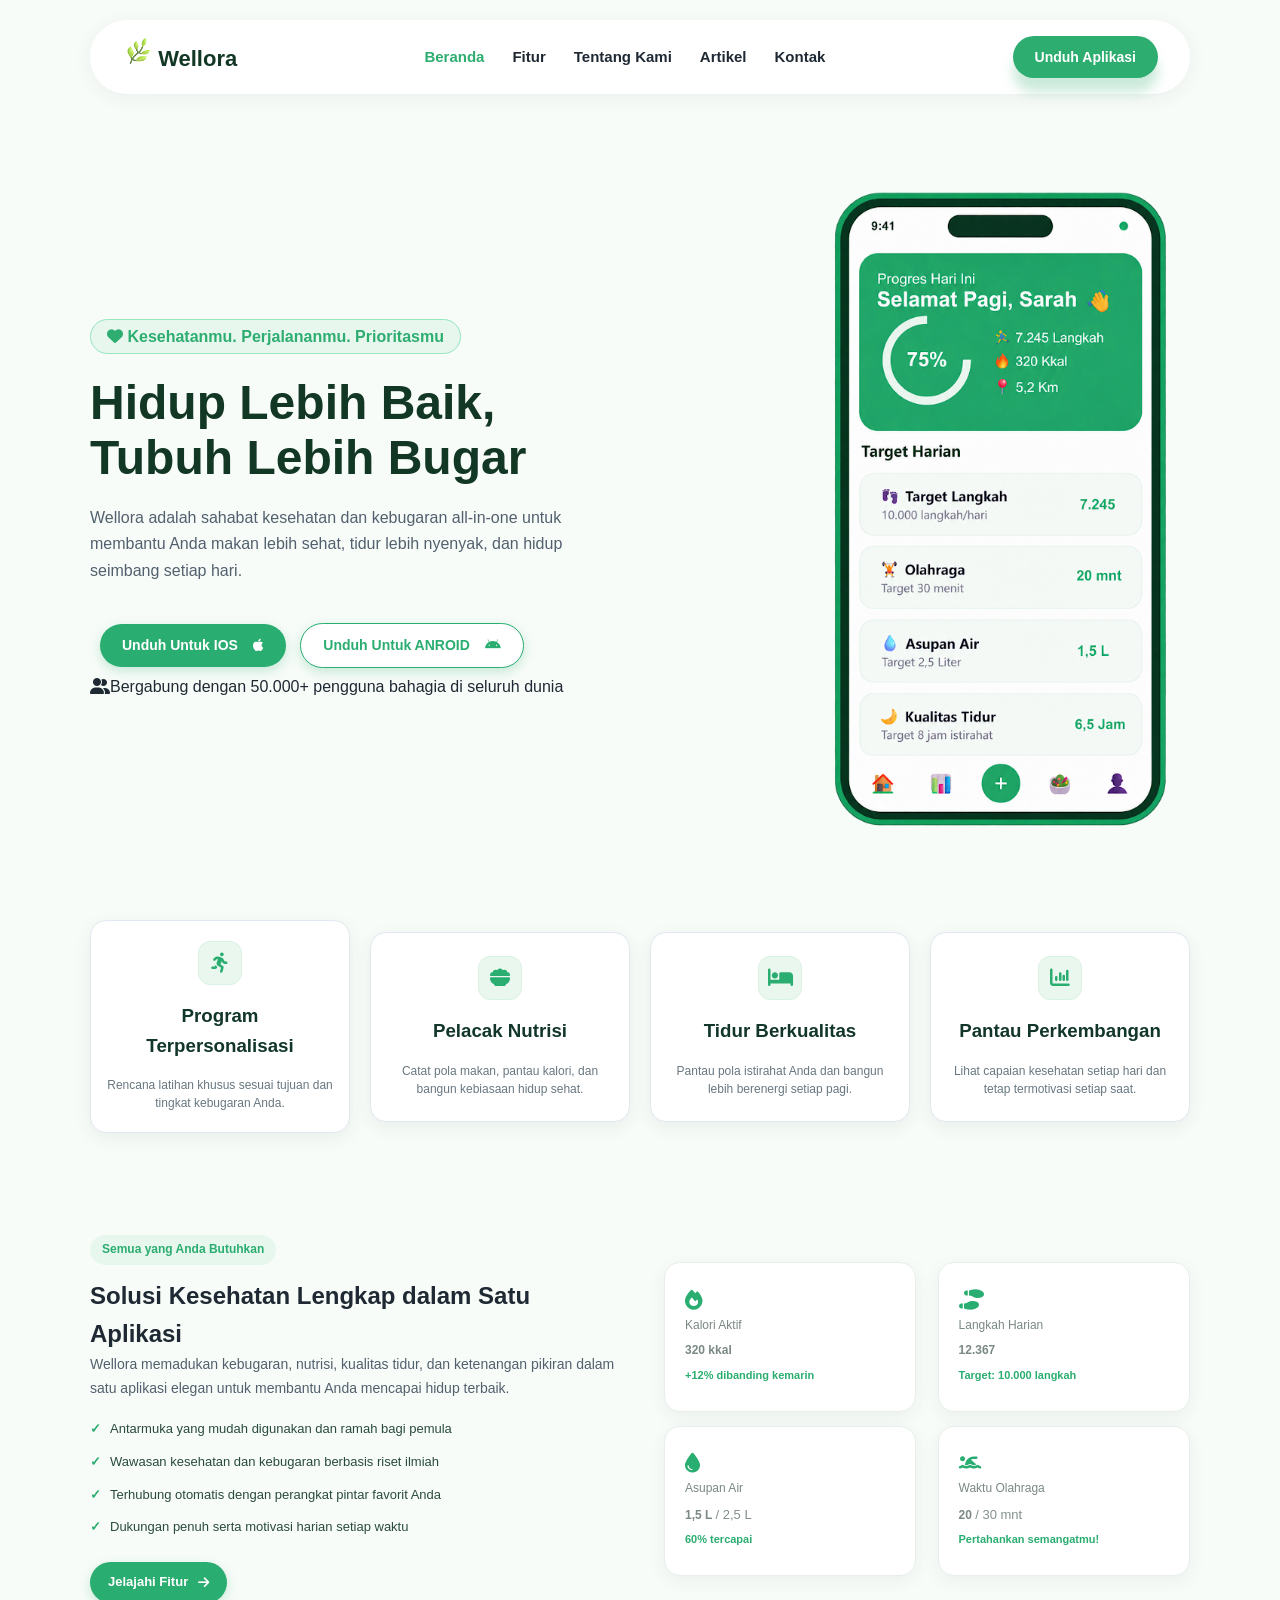
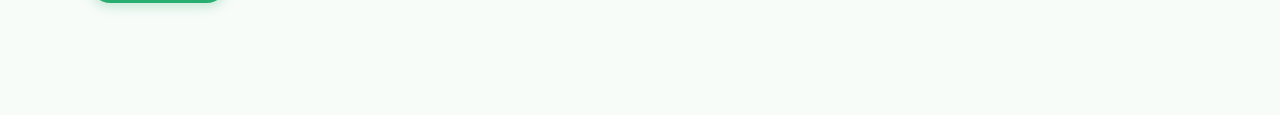
==== index.html @ 65c9438c "first commit" ====
<!DOCTYPE html>
<html lang="en">
<head>
    <meta charset="UTF-8">
    <meta name="viewport" content="width=device-width, initial-scale=1.0">
    <title>Wellora</title>
    <link rel="stylesheet" href="style.css">
    <link rel="stylesheet" href="https://cdnjs.cloudflare.com/ajax/libs/font-awesome/6.7.2/css/all.min.css" />
    <link rel="icon" href="asset/logo wellora.png">
</head>
<body>
    <header>
        <!-- logo -->
         <a href="#" class="nav-logo">
            <span class="nav-logo-icon">
            <img src="asset/logo wellora.png" alt="icon wellora" width="30" height="30">
         </span>
         Wellora
         </a>
         

        <!-- menu  -->
         <nav class="nav-menu">
            <a href="#" class="nav-item active"> Beranda </a>
            <a href="#" class="nav-item"> Fitur </a>
            <a href="#" class="nav-item"> Tentang Kami </a>
            <a href="#" class="nav-item"> Artikel </a>
            <a href="#" class="nav-item"> Kontak </a>
         </nav>
        <!-- tombol -->
         <div class="nav-button">
            <a href="#" class="btn-unduh"> Unduh Aplikasi </a>
         </div>
    </header>

    <section class="hero">
      <div class="text-hero">
         
         <span class="badge-hero"><i class="fa-solid fa-heart"></i>
             Kesehatanmu. Perjalananmu. Prioritasmu 
         </span>

         <h1 class="judul-hero">
            Hidup Lebih Baik, <br>Tubuh Lebih Bugar
         </h1>

         <p class="deskripsi-hero">Wellora adalah sahabat kesehatan dan kebugaran all-in-one untuk <br>membantu Anda makan lebih sehat, tidur
            lebih nyenyak, dan hidup <br>seimbang setiap hari.</p>

         <div class="button-hero">
            <a href="#" class="btn-hero-ios">Unduh Untuk IOS <i class="fa-brands fa-apple"></i></a>
            <a href="#" class="btn-hero-andro">Unduh Untuk ANROID <i class="fa-brands fa-android"></i></a>
         </div>

         <div class="tagline">
            <i class="fa-solid fa-user-group"></i>Bergabung dengan 50.000+ pengguna bahagia di seluruh dunia
         </div>

      </div>

      <div class="gambar-hero">
         <img src="asset/mobile.png" alt="mobile apps" class="gambar">
      </div>

    </section>

    <section class="second-sec">
      <div class="card">
         <span class="card-icon"><i class="fa-solid fa-person-running" aria-hidden="true"></i></span>
         <h3>Program Terpersonalisasi</h3>
         <p>Rencana latihan khusus sesuai tujuan dan tingkat kebugaran Anda.</p>
      </div>

      <div class="card">
         <span class="card-icon"><i class="fa-solid fa-bowl-food" aria-hidden="true"></i></span>
         <h3>Pelacak Nutrisi</h3>
         <p>Catat pola makan, pantau kalori, dan bangun kebiasaan hidup sehat.</p>
      </div>

      <div class="card">
         <span class="card-icon"><i class="fa-solid fa-bed" aria-hidden="true"></i></span>
         <h3>Tidur Berkualitas</h3>
         <p>Pantau pola istirahat Anda dan bangun lebih berenergi setiap pagi.</p>
      </div>

      <div class="card">
          <span class="card-icon"><i class="fa-solid fa-chart-column" aria-hidden="true"></i></span>
         <h3>Pantau Perkembangan</h3>
         <p>Lihat capaian kesehatan setiap hari dan tetap termotivasi setiap saat.</p>
      </div>
    </section>

    <section class="solusi">
        <div class="solusi-box">
            <span class="solusi-badge">Semua yang Anda Butuhkan</span>
            <h2>Solusi Kesehatan Lengkap dalam Satu Aplikasi</h2>
            <p class="solusi-deskripsi">Wellora memadukan kebugaran, nutrisi, kualitas tidur, dan ketenangan pikiran dalam satu aplikasi elegan untuk membantu Anda mencapai hidup terbaik.</p>
            <ul class="solusi-list">
                <li>Antarmuka yang mudah digunakan dan ramah bagi pemula</li>
                <li>Wawasan kesehatan dan kebugaran berbasis riset ilmiah</li>
                <li>Terhubung otomatis dengan perangkat pintar favorit Anda</li>
                <li>Dukungan penuh serta motivasi harian setiap waktu</li>
            </ul>
            <a href="#" class="solusi-button">Jelajahi Fitur <i class="fa-solid fa-arrow-right" aria-hidden="true"></i></a>
        </div>
        <div class="card-grid">
            <article class="sec-card">
                <i class="fa-solid fa-fire"></i>
                <span class="stat-label">Kalori Aktif</span>
                <strong>320 kkal</strong>
                <span class="stat-note">+12% dibanding kemarin</span>
            </article>
            <article class="sec-card">
                <i class="fa-solid fa-shoe-prints stat-icon" aria-hidden="true"></i>
                <span class="stat-label">Langkah Harian</span>
                <strong>12.367</strong>
                <span class="stat-note">Target: 10.000 langkah</span>
            </article>
            <article class="sec-card">
                <i class="fa-solid fa-droplet stat-icon" aria-hidden="true"></i>
                <span class="stat-label">Asupan Air</span>
                <strong>1,5 L <small>/ 2,5 L</small></strong>
                <span class="stat-note">60% tercapai</span>
            </article>
            <article class="sec-card">
                <i class="fa-solid fa-person-swimming stat-icon" aria-hidden="true"></i>
                <span class="stat-label">Waktu Olahraga</span>
                <strong>20 <small>/ 30 mnt</small></strong>
                <span class="stat-note">Pertahankan semangatmu!</span>
            </article>
        </div>
    </section>
</body>
</html>
---- style.css ----
/* reset all */
*{
    box-sizing: border-box;
    margin: 0;
    padding: 0;
}

body {
    font-family: 'Segoe UI', Tahoma, Geneva, Verdana, sans-serif;
    background-color: #f8fcf9;
    color: #1f2933;
    line-height: 1.6; /*jarak antar baris*/
}

/*Header*/
header {
    width: 90%;
    max-width: 1100px;
    background-color: white;
    border-radius: 40px;
    box-shadow: 0 4px 20px rgba(18, 55, 42, 0.06);
    margin: 20px auto 30px auto;
    display: flex;
    justify-content: space-between;
    padding: 16px 32px;
}

.nav-logo {
    font-size: 22px;
    font-weight: 800;
    color: #123724;
    text-decoration: none;
}

.nav-menu {
    display: flex;
    align-items: center;
    gap: 28px;
}

.nav-item {
    color: #1f2933;
    text-decoration: none;
    font-weight: 600;
    font-size: 15px;
}

.nav-item:hover, .nav-item.active{
    color: #2ead70;
    transition: color 0.3s;   
}

.btn-unduh{
    background-color: #2ead70;
    text-decoration: none;
    color: white;
    padding: 10px 22px;
    border-radius: 25px;
    display: flex;
    align-items: center;

    font-size: 14px;
    font-weight: 700;

    box-shadow: 0 14px 12px rgba(46, 173, 112, 0.25); 
}

.btn-unduh:hover{
    background-color: #248c5a;
    transform: translateY(-2px);
    transition: transform 0.3s ease;
}

.hero{
    width: 90%;
    max-width: 1100px;
    margin: 0 auto;
;
    display: flex;
    justify-content: space-between;
    align-items: center;
    gap: 40px;

    padding-top: 40px;
    padding-bottom: 60px;
}

.gambar-hero{

}

.gambar{
    width: 100%;
    max-width: 380px;
    height: auto;
}

.badge-hero{
    background-color: #e7f7ee;
    color: #2ead70;
    font-weight: 700;
    border-radius: 20px;
    padding: 8px 16px;
    border: solid #96e7c0 0.1px;
}

.judul-hero{
    color: #123724;
    font-size: 48px;
    font-weight: 800;
    line-height: 1.15;
    margin-top: 25px;
    margin-bottom: 20px;
}

.deskripsi-hero{
    margin: 16px 0px 16px 0;
    color: #52606d;
    line-height: 1.65;
    margin-bottom: 30px;
}

.button-hero{
    height: 60px;
    gap: 10px;
}

.btn-hero-ios{
    background-color: #2aad70;
    padding: 10px 22px;
    border-radius: 25px;
    color: white ;
    text-decoration: none;
    font-weight: 700;
    font-size: 14px;
    align-items: center;
    box-shadow: 0 4px 12px rgba(46, 173, 112, 0.25);
    gap: 15px;
    margin: 10px;
    display: inline-flex;
    transition: background-color 0.3s ease;
}

.btn-hero-ios:hover {
    background-color: #248c5a;
    transform: translateY(-3px);
    transition: transform 0.3s ease;
    box-shadow: 0 7px 16px rgba(46, 173, 112, 0.3);
}

.btn-hero-andro{
    background-color: white ;
    padding: 10px 22px;
    border-radius: 25px;
    color: #2aad70 ;
    text-decoration: none;
    font-weight: 700;
    font-size: 14px;
    align-items: center;
    box-shadow: 0 4px 12px rgba(46, 173, 112, 0.25);
    border: 1px solid #2aad70;
    gap: 15px;
    display: inline-flex;
    transition: background-color 0.3s ease;
}

.btn-hero-andro:hover {
    background-color: #cbefdb;
    transform: translateY(-3px);
    transition: transform 0.3s ease;
    box-shadow: 0 7px 16px rgba(46, 173, 112, 0.2);
}

.second-sec{
    display: flex;
    align-items: center;
    justify-content: center;
    flex-wrap: nowrap;
    gap: 20px;
    width: 90%;
    max-width: 1100px;
    margin: 0 auto 60px;
}

.card{
    display: flex;
    flex-direction: column;
    align-items: center;
    justify-content: center;
    width: 25%;
    min-height: 190px;
    padding: 20px 16px;
    background-color: #ffffff;
    border: 1px solid #e2e8f0;
    border-radius: 16px;
    box-shadow: 0 5px 18px rgba(18, 55, 42, 0.07);
    gap: 16px;
    color: #12372a;
    text-align: center;
    transition: transform 0.2s ease;
}

.card:hover{
    background-color: #ffffff;
    transform: translateY(-4px);
    box-shadow: 0 10px 24px rgba(18, 55, 42, 0.12);
}

.card h2 {
    font-size: 16px;
    line-height: 1.35;
}

.card p {
    color: #687780;
    font-size: 12px;
    line-height: 1.5;
}

.card-icon {
    display: grid;
    place-items: center;
    width: 44px;
    height: 44px;
    border: 1px solid #d9f2e3;
    border-radius: 12px;
    color: #2aad70;
    font-size: 20px;
    background-color: #eaf7ef;
}

/* Section 3 */

.solusi {
    display: flex;
    justify-content: space-between;
    align-items: center;
    gap: 48px;
    width: 90%;
    max-width: 1100px;
    margin: 0 auto 70px;
    padding: 42px 0;
}

.solusi-box {
    width: 48%;
}

.solusi-badge {
    display: inline-block;
    margin-bottom: 12px;
    padding: 5px 12px;
    border-radius: 20px;
    background: #e7f7ee;
    color: #2aad70;
    font-size: 12px;
    font-weight: 700;
}

.solusi-copy h2 {
    max-width: 480px;
    margin-bottom: 12px;
    color: #12372a;
    font-size: 32px;
    line-height: 1.2;
}

.solusi-deskripsi {
    margin-bottom: 18px;
    color: #52606d;
    font-size: 14px;
    line-height: 1.7;
}

.solusi-list {
    display: flex;
    flex-direction: column;
    gap: 12px;
    margin-bottom: 24px;
    padding: 0;
    color: #294b3c;
    font-size: 13px;
    list-style: none;
}

.solusi-list li::before {
    content: "✓";
    margin-right: 9px;
    color: #2aad70;
    font-weight: 800;
}

.solusi-button {
    display: inline-flex;
    align-items: center;
    gap: 10px;
    padding: 10px 18px;
    border-radius: 24px;
    background: #2aad70;
    box-shadow: 0 4px 12px rgba(46, 173, 112, 0.25);
    color: #fff;
    font-size: 13px;
    font-weight: 700;
    text-decoration: none;
    transition: background-color 0.2s ease, transform 0.2s ease;
}

.solusi-button:hover {
    transform: translateY(-2px);
    transition: transform 0.3s ease;
    background: #248c5a;
}

.card-grid {
    display: flex;
    flex-wrap: wrap;
    justify-content: space-between;
    gap: 14px;
    width: 48%;
}

.sec-card {
    display: flex;
    min-height: 150px;
    flex-direction: column;
    align-items: flex-start;
    justify-content: center;
    gap: 6px;
    padding: 20px;
    border: 1px solid #e8efeb;
    border-radius: 16px;
    background: #fff;
    box-shadow: 0 5px 18px rgba(18, 55, 42, 0.06);
    width: 48%;
    color: #7a8982;
    font-size: 12px;
}

.sec-card i {
    color: #2aad70;
    font-size: 20px;
}

.ssec-card strong {
    color: #12372a;
    font-size: 22px;
    line-height: 1.25;
}

.sec-card strong small {
    color: #83918a;
    font-size: 13px;
    font-weight: 500;
}

.sec-card strong + span {
    color: #2aad70;
    font-size: 11px;
    font-weight: 600;
}
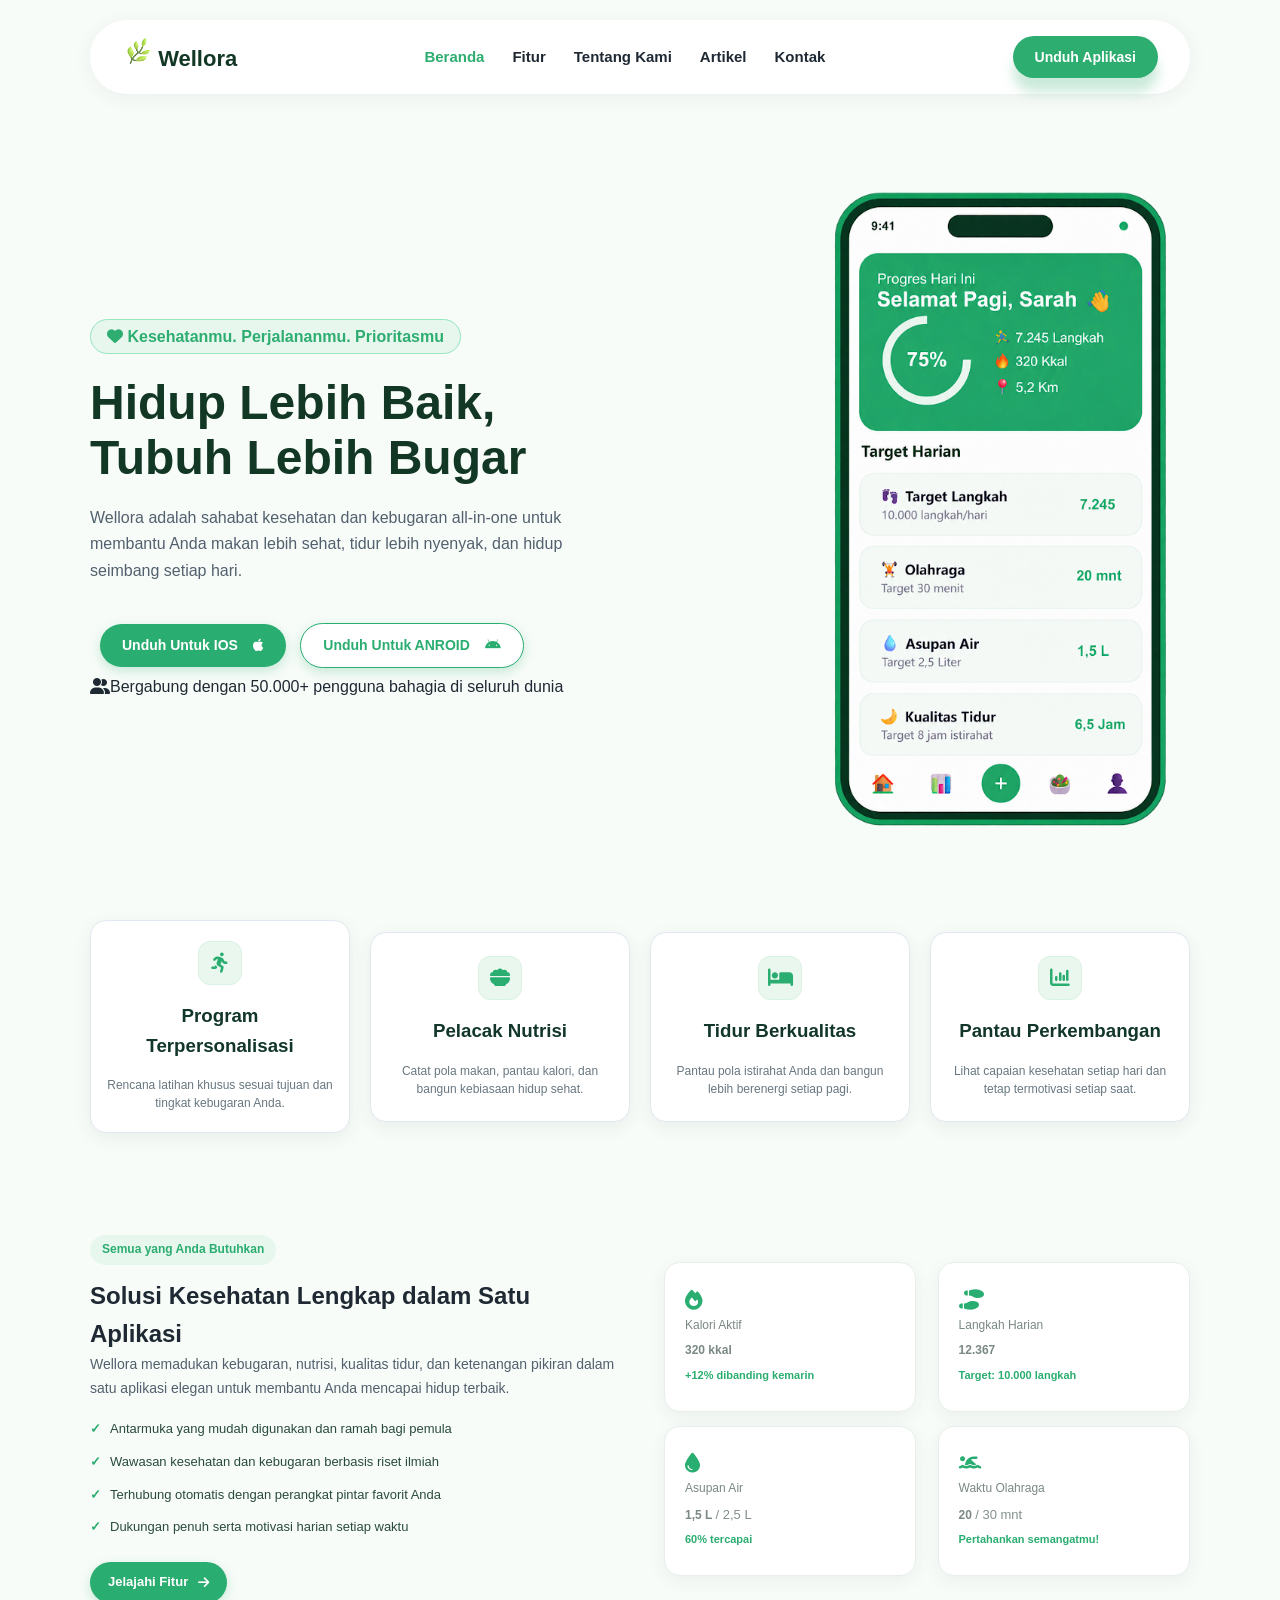
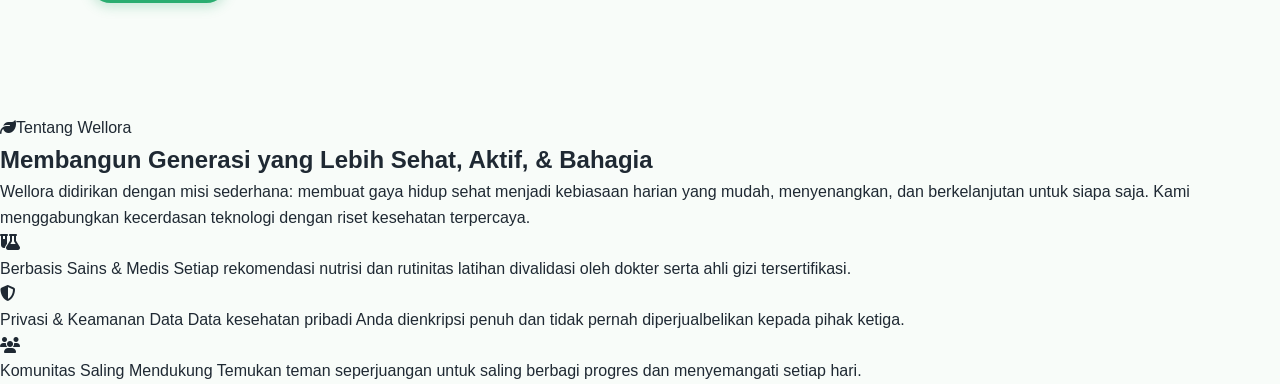
==== commit f7b91039: "penambahan about" ====
--- a/index.html
+++ b/index.html
@@ -130,5 +130,58 @@
             </article>
         </div>
     </section>
+
+    <!-- About Us -->
+    <section class="about">
+      <div class="about-kiri">
+         <span class="about-badge">
+            <i class="fa-solid fa-leaf"></i>Tentang Wellora
+         </span>
+         <h2 class="about-title">
+            Membangun Generasi yang Lebih Sehat, Aktif, & Bahagia
+         </h2>
+         <p class="about-desc">
+            Wellora didirikan dengan misi sederhana: membuat gaya hidup sehat menjadi kebiasaan harian yang mudah, menyenangkan, dan berkelanjutan untuk siapa saja. Kami menggabungkan kecerdasan teknologi dengan riset kesehatan terpercaya. 
+         </p>
+         <div class="values">
+            <!-- value 1 -->
+             <div class="value-item">
+               <div class="value-icon">
+                  <i class="fa-solid fa-flask-vial"></i>
+               </div>
+               <div class="value-text">
+                     Berbasis Sains & Medis
+                     Setiap rekomendasi nutrisi dan rutinitas latihan divalidasi oleh dokter serta ahli gizi tersertifikasi.
+               </div>
+             </div>
+             <!-- value 2 -->
+             <div class="value-item">
+               <div class="value-icon">
+                  <i class="fa-solid fa-shield-halved"></i>
+               </div>
+               <div class="value-text">
+                     Privasi & Keamanan Data
+                     Data kesehatan pribadi Anda dienkripsi penuh dan tidak pernah diperjualbelikan kepada pihak ketiga.
+               </div>
+             </div>
+             <!-- value 3 -->
+             <div class="value-item">
+               <div class="value-icon">
+                  <i class="fa-solid fa-users"></i>
+               </div>
+               <div class="value-text">
+                     Komunitas Saling Mendukung
+                     Temukan teman seperjuangan untuk saling berbagi progres dan menyemangati setiap hari.  
+               </div>
+             </div>
+
+         </div>
+      </div>
+
+      <div class="about-kana">
+
+      </div>
+    </section>
+
 </body>
 </html>
--- a/style.css
+++ b/style.css
@@ -357,4 +357,8 @@
     color: #2aad70;
     font-size: 11px;
     font-weight: 600;
+}
+
+.about {
+
 }
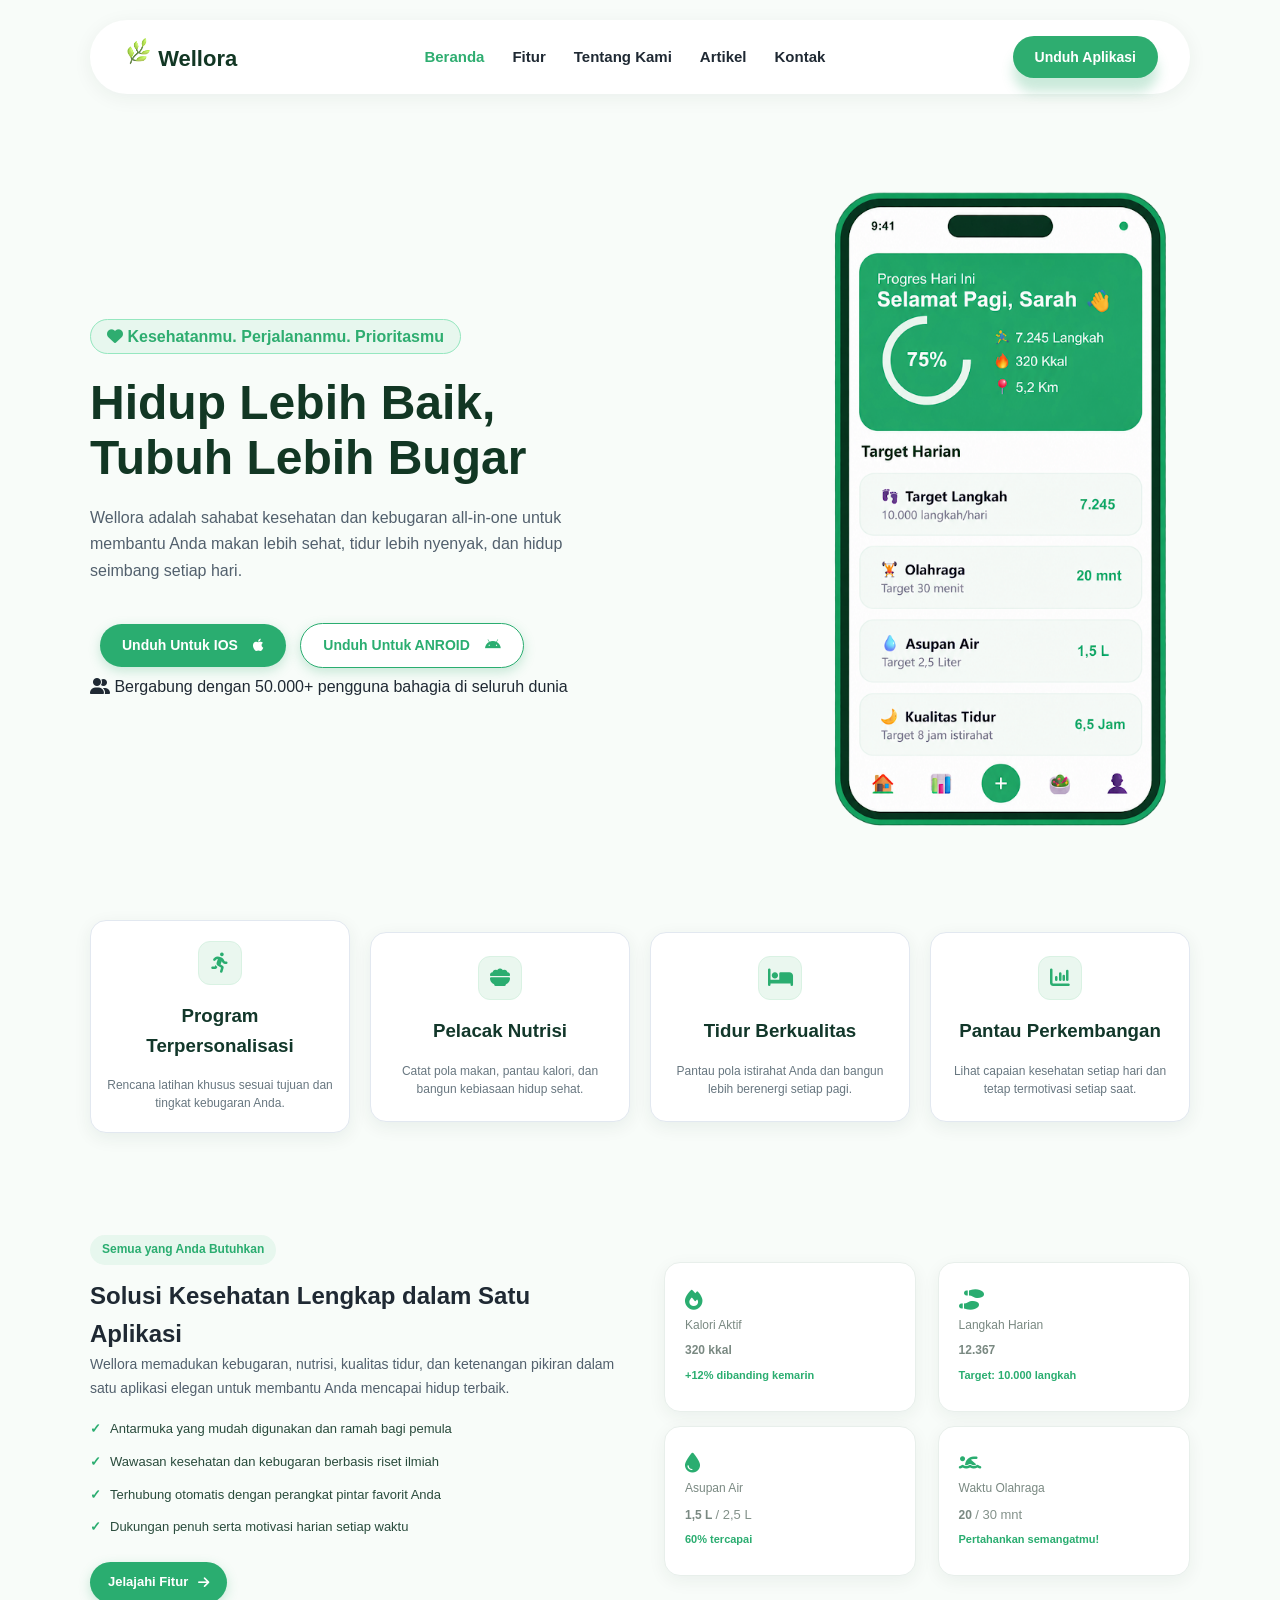
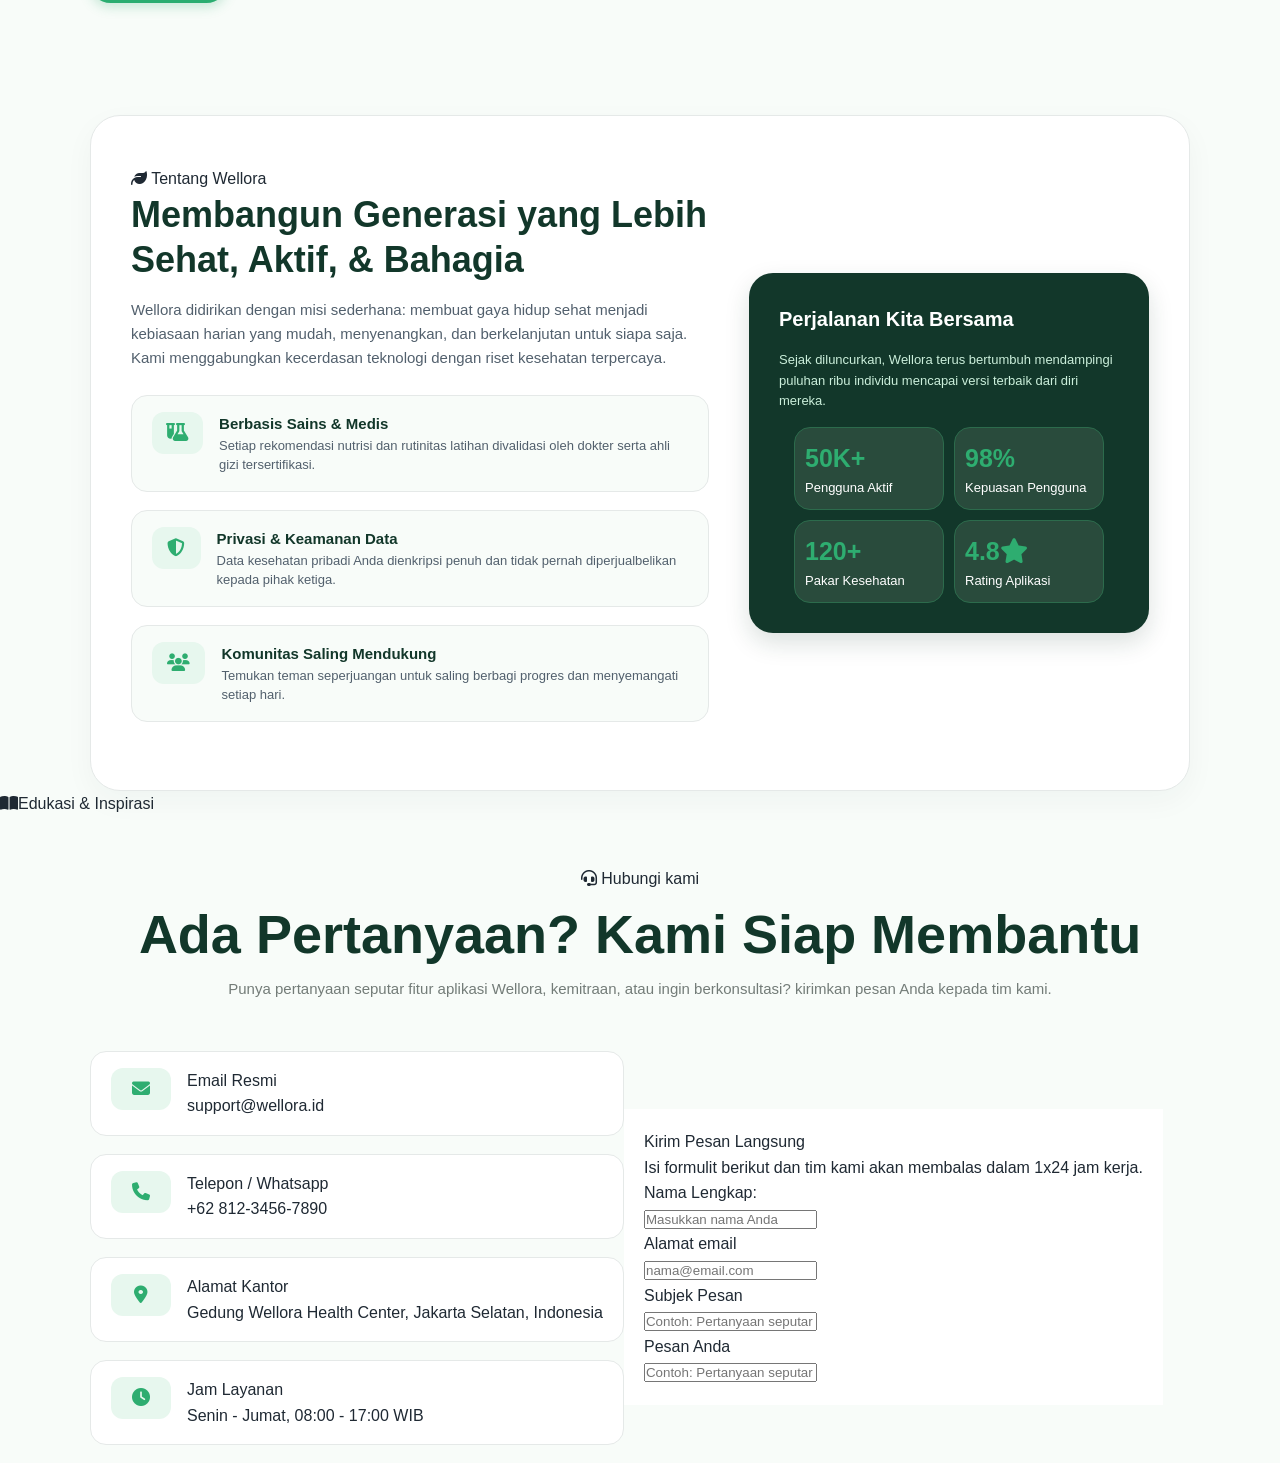
==== commit 6872a72c: "penambahan hubungi kami" ====
--- a/index.html
+++ b/index.html
@@ -33,7 +33,7 @@
          </div>
     </header>
 
-    <section class="hero">
+   <section class="hero">
       <div class="text-hero">
          
          <span class="badge-hero"><i class="fa-solid fa-heart"></i>
@@ -53,7 +53,7 @@
          </div>
 
          <div class="tagline">
-            <i class="fa-solid fa-user-group"></i>Bergabung dengan 50.000+ pengguna bahagia di seluruh dunia
+            <i class="fa-solid fa-user-group"></i> Bergabung dengan 50.000+ pengguna bahagia di seluruh dunia
          </div>
 
       </div>
@@ -135,7 +135,7 @@
     <section class="about">
       <div class="about-kiri">
          <span class="about-badge">
-            <i class="fa-solid fa-leaf"></i>Tentang Wellora
+            <i class="fa-solid fa-leaf"></i> Tentang Wellora
          </span>
          <h2 class="about-title">
             Membangun Generasi yang Lebih Sehat, Aktif, & Bahagia
@@ -143,15 +143,15 @@
          <p class="about-desc">
             Wellora didirikan dengan misi sederhana: membuat gaya hidup sehat menjadi kebiasaan harian yang mudah, menyenangkan, dan berkelanjutan untuk siapa saja. Kami menggabungkan kecerdasan teknologi dengan riset kesehatan terpercaya. 
          </p>
-         <div class="values">
+         <div class="about-values">
             <!-- value 1 -->
              <div class="value-item">
                <div class="value-icon">
                   <i class="fa-solid fa-flask-vial"></i>
                </div>
                <div class="value-text">
-                     Berbasis Sains & Medis
-                     Setiap rekomendasi nutrisi dan rutinitas latihan divalidasi oleh dokter serta ahli gizi tersertifikasi.
+                     <div class="value-title">Berbasis Sains & Medis</div>
+                     <div class="value-desc">Setiap rekomendasi nutrisi dan rutinitas latihan divalidasi oleh dokter serta ahli gizi tersertifikasi.</div>
                </div>
              </div>
              <!-- value 2 -->
@@ -160,8 +160,8 @@
                   <i class="fa-solid fa-shield-halved"></i>
                </div>
                <div class="value-text">
-                     Privasi & Keamanan Data
-                     Data kesehatan pribadi Anda dienkripsi penuh dan tidak pernah diperjualbelikan kepada pihak ketiga.
+                     <div class="value-title">Privasi & Keamanan Data</div>
+                     <div class="value-desc">Data kesehatan pribadi Anda dienkripsi penuh dan tidak pernah diperjualbelikan kepada pihak ketiga.</div>
                </div>
              </div>
              <!-- value 3 -->
@@ -170,18 +170,151 @@
                   <i class="fa-solid fa-users"></i>
                </div>
                <div class="value-text">
-                     Komunitas Saling Mendukung
-                     Temukan teman seperjuangan untuk saling berbagi progres dan menyemangati setiap hari.  
+                     <div class="value-title">Komunitas Saling Mendukung</div>
+                     <div class="value-desc">Temukan teman seperjuangan untuk saling berbagi progres dan menyemangati setiap hari.</div>  
                </div>
              </div>
 
          </div>
       </div>
 
-      <div class="about-kana">
-
-      </div>
+      <div class="about-kanan">
+         <div class="box-about-kanan">
+            <h2 class="title-about-kanan">Perjalanan Kita Bersama</h2>
+            <p class="desc-about-kanan">Sejak diluncurkan, Wellora terus bertumbuh mendampingi puluhan ribu individu mencapai versi terbaik dari diri mereka.</p>
+            <div class="card-about-kanan">
+               <div class="card-item">
+                  <div class="card-title">50K+</div>
+                  <div class="card-desc">Pengguna Aktif</div>
+               </div>
+               <div class="card-item">
+                  <div class="card-title">98%</div>
+                  <div class="card-desc">Kepuasan Pengguna</div>
+               </div>
+               <div class="card-item">
+                  <div class="card-title">120+</div>
+                  <div class="card-desc">Pakar Kesehatan</div>
+               </div>
+               <div class="card-item">
+                  <div class="card-title">4.8<i class="fa-solid fa-star"></i></div>
+                  <div class="card-desc">Rating Aplikasi</div>
+               </div>
+            </div>
+         </div>
+      </div>
+   </section>
+
+   <!-- Edukasi & Inspirasi -->
+   <section>
+      <div class="sub-judul">
+         <i class="fa-solid fa-book-open"></i>Edukasi & Inspirasi
+      </div>
+      <div class="edu-judul">
+         <h2> </h2>
+      </div>
+
+   </section>
+
+   <!-- Hubungi kami -->
+    <section class="contact">
+      <div class="top-judul-contact">
+         <div class="sub-judul-contact">
+            <i class="fa-solid fa-headset"></i> Hubungi kami
+         </div>
+
+         <div class="judul-contact">
+            <h2>Ada Pertanyaan? Kami Siap Membantu</h2>
+         </div>
+
+         <div class="desc-contact">
+            <p>Punya pertanyaan seputar fitur aplikasi Wellora, kemitraan, atau ingin berkonsultasi? kirimkan pesan Anda kepada tim kami.</p>
+         </div>
+      </div>
+
+         <div class="box-contact">
+            <div class="contact-kiri">
+               <!-- contact 1 -->
+               <div class="contact-item">
+                  <div class="contact-icon">
+                     <i class="fa-solid fa-envelope"></i>
+                  </div>
+                  <div class="contact-text">
+                     <div class="contact-title">Email Resmi</div>
+                     <div class="contact-desc">support@wellora.id</div>
+                  </div>
+               </div>
+               <!-- contact 2 -->
+                <div class="contact-item">
+                  <div class="contact-icon">
+                     <i class="fa-solid fa-phone"></i>
+                  </div>
+                  <div class="contact-text">
+                     <div class="contact-title">Telepon / Whatsapp</div>
+                     <div class="contact-desc">+62 812-3456-7890</div>
+                  </div>
+               </div>
+               <!-- contact 3 -->
+                <div class="contact-item">
+                  <div class="contact-icon">
+                     <i class="fa-solid fa-location-dot"></i>
+                  </div>
+                  <div class="contact-text">
+                     <div class="contact-title">Alamat Kantor</div>
+                     <div class="contact-desc">Gedung Wellora Health Center, Jakarta Selatan, Indonesia</div>
+                  </div>
+               </div>
+               <!-- contact 4 -->
+                <div class="contact-item">
+                  <div class="contact-icon">
+                     <i class="fa-solid fa-clock"></i>
+                  </div>
+                  <div class="contact-text">
+                     <div class="contact-title">Jam Layanan</div>
+                     <div class="contact-desc">Senin - Jumat, 08:00 - 17:00 WIB</div>
+                  </div>
+               </div>
+
+            </div>
+
+            <div class="contact-kanan">
+               <div class="judul-contact-kanan">
+                  Kirim Pesan Langsung
+               </div>
+               <div class="sub-contact-kanan">
+                  Isi formulit berikut dan tim kami akan membalas dalam 1x24 jam kerja.
+               </div>
+               <!-- Nama -->
+               <div class="input-nama">
+                  <form action="" method="POST">
+                  <label for="nama">Nama Lengkap:</label><br>
+                  <input type="text" id="nama" name="nama" placeholder="Masukkan nama Anda">
+                  </form>
+               </div>
+               <!-- email -->
+               <div class="input-email">
+                  <form action="" method="POST">
+                  <label for="nama">Alamat email</label><br>
+                  <input type="email" id="" name="" placeholder="nama@email.com">
+                  </form>
+               </div>
+               <!-- Subjek pesan -->
+                <div class="input-subjek">
+                  <form action="" method="POST">
+                  <label for="nama">Subjek Pesan</label><br>
+                  <input type="email" id="" name="" placeholder="Contoh: Pertanyaan seputar fitur">
+                  </form>
+               </div>
+               <!-- pesan -->
+                <div class="input-subjek">
+                  <form action="" method="POST">
+                  <label for="nama">Pesan Anda</label><br>
+                  <input type="email" id="" name="" placeholder="Contoh: Pertanyaan seputar fitur">
+                  </form>
+               </div>
+
+            </div>
+         </div>
+
     </section>
-
 </body>
 </html>
--- a/style.css
+++ b/style.css
@@ -71,7 +71,7 @@
     transition: transform 0.3s ease;
 }
 
-.hero{
+.hero, .about{
     width: 90%;
     max-width: 1100px;
     margin: 0 auto;
@@ -359,6 +359,190 @@
     font-weight: 600;
 }
 
-.about {
-
-}+/* about */
+
+.about{
+    background-color: white;
+    border-radius: 30px;
+    box-shadow: 0 10px 30px rgba(18, 55, 42, 0.04);
+    border: 1px solid #e5e9e8;
+    padding: 50px 40px;
+}
+
+.about-kiri{
+}
+
+.about-title{
+    font-size: 36px;
+    color: #12372a;
+    font-weight: 800;
+    line-height: 1.25;
+    margin-bottom: 16px;
+}
+
+.about-desc{
+    font-size: 15px;
+    color: #52606d;
+    line-height: 1.6;
+    margin-bottom: 25px;
+}
+
+.value-item{
+    display: flex;
+    gap: 16px;
+    background-color: #f8fcf9;
+    padding: 16px 20px;
+    border-radius: 16px;
+    border: 1px solid #e5e9e8;
+    margin-bottom: 18px;
+}
+
+.value-icon{
+    border-radius: 12px;
+    font-size: 18px;
+    background-color: #e7f7ee;
+    color: #2ead70;
+    width: 60px;
+    height: 42px;
+
+    display: flex;
+    align-items: center;
+    justify-content: center;
+}
+
+.value-title{
+    font-weight: 700;
+    font-size: 15px;
+    color: #12372a;
+}
+
+.value-desc{
+    color: #52606d;
+    font-size: 13px;
+    line-height: 1.5;
+}
+
+.box-about-kanan{
+    background-color: #12372a;
+    color: white;
+    padding: 30px;
+    border-radius: 24px;
+    box-shadow: 0 10px 25px rgba(18, 55, 42, 0.15);
+
+    width: 400px;
+}
+
+.title-about-kanan{
+    margin-bottom: 15px;
+    color: white;
+    font-weight: 800;
+    font-size: 20px;
+}
+
+.desc-about-kanan{
+    font-size: 13px;
+    color: #cbefdb;
+    margin-bottom: 15px;
+}
+
+.card-about-kanan{
+    display: flex;
+    flex-wrap: wrap;
+    justify-content: center;
+    gap : 10px
+}
+
+.card-item{
+    background-color: #294b3c;
+    padding: 10px 10px;
+    border-radius: 16px;
+    border: 1px solid #2c6b4c;
+
+    width: 150px;
+}
+
+.card-item:hover{
+    transform: translateY(-2px);
+    transition: transform 0.3s ease;
+}
+
+.card-title{
+    color: #2ead70;
+    font-size: 25px;
+    font-weight: 800;
+}
+
+.card-desc{
+    color: white;
+    font-size: 13px;
+}
+
+.contact{
+    width: 90%;
+    max-width: 1100px;
+    margin: 0 auto;
+}
+
+.top-judul-contact{
+    display: flex;
+    flex-direction: column;
+    align-items: center;
+}
+
+.sub-judul-contact{
+    margin-top: 50px;
+}
+
+.judul-contact{
+    color: #12372a;
+    font-size: 36px;
+    font-weight: 800;
+    line-height: 1.2;
+    margin: 10px;
+}
+
+.desc-contact{
+    color: #737c78;
+    font-size: 15px;
+    margin-bottom: 50px;
+}
+
+.contact-kiri{
+    display: flex;
+    flex-direction: column;
+}
+
+.contact-item{
+    display: flex;
+    gap: 16px;
+    background-color: #ffffff;
+    padding: 16px 20px;
+    border-radius: 16px;
+    border: 1px solid #e5e9e8;
+    margin-bottom: 18px;
+}
+
+.contact-icon{
+    border-radius: 12px;
+    font-size: 18px;
+    background-color: #e7f7ee;
+    color: #2ead70;
+    width: 60px;
+    height: 42px;
+
+    display: flex;
+    align-items: center;
+    justify-content: center;
+}
+
+.box-contact{
+    display: flex;
+    justify-content: top;
+    align-items: center;
+}
+
+.contact-kanan{
+    background-color: #ffffff;
+    padding: 20px;
+    
+}
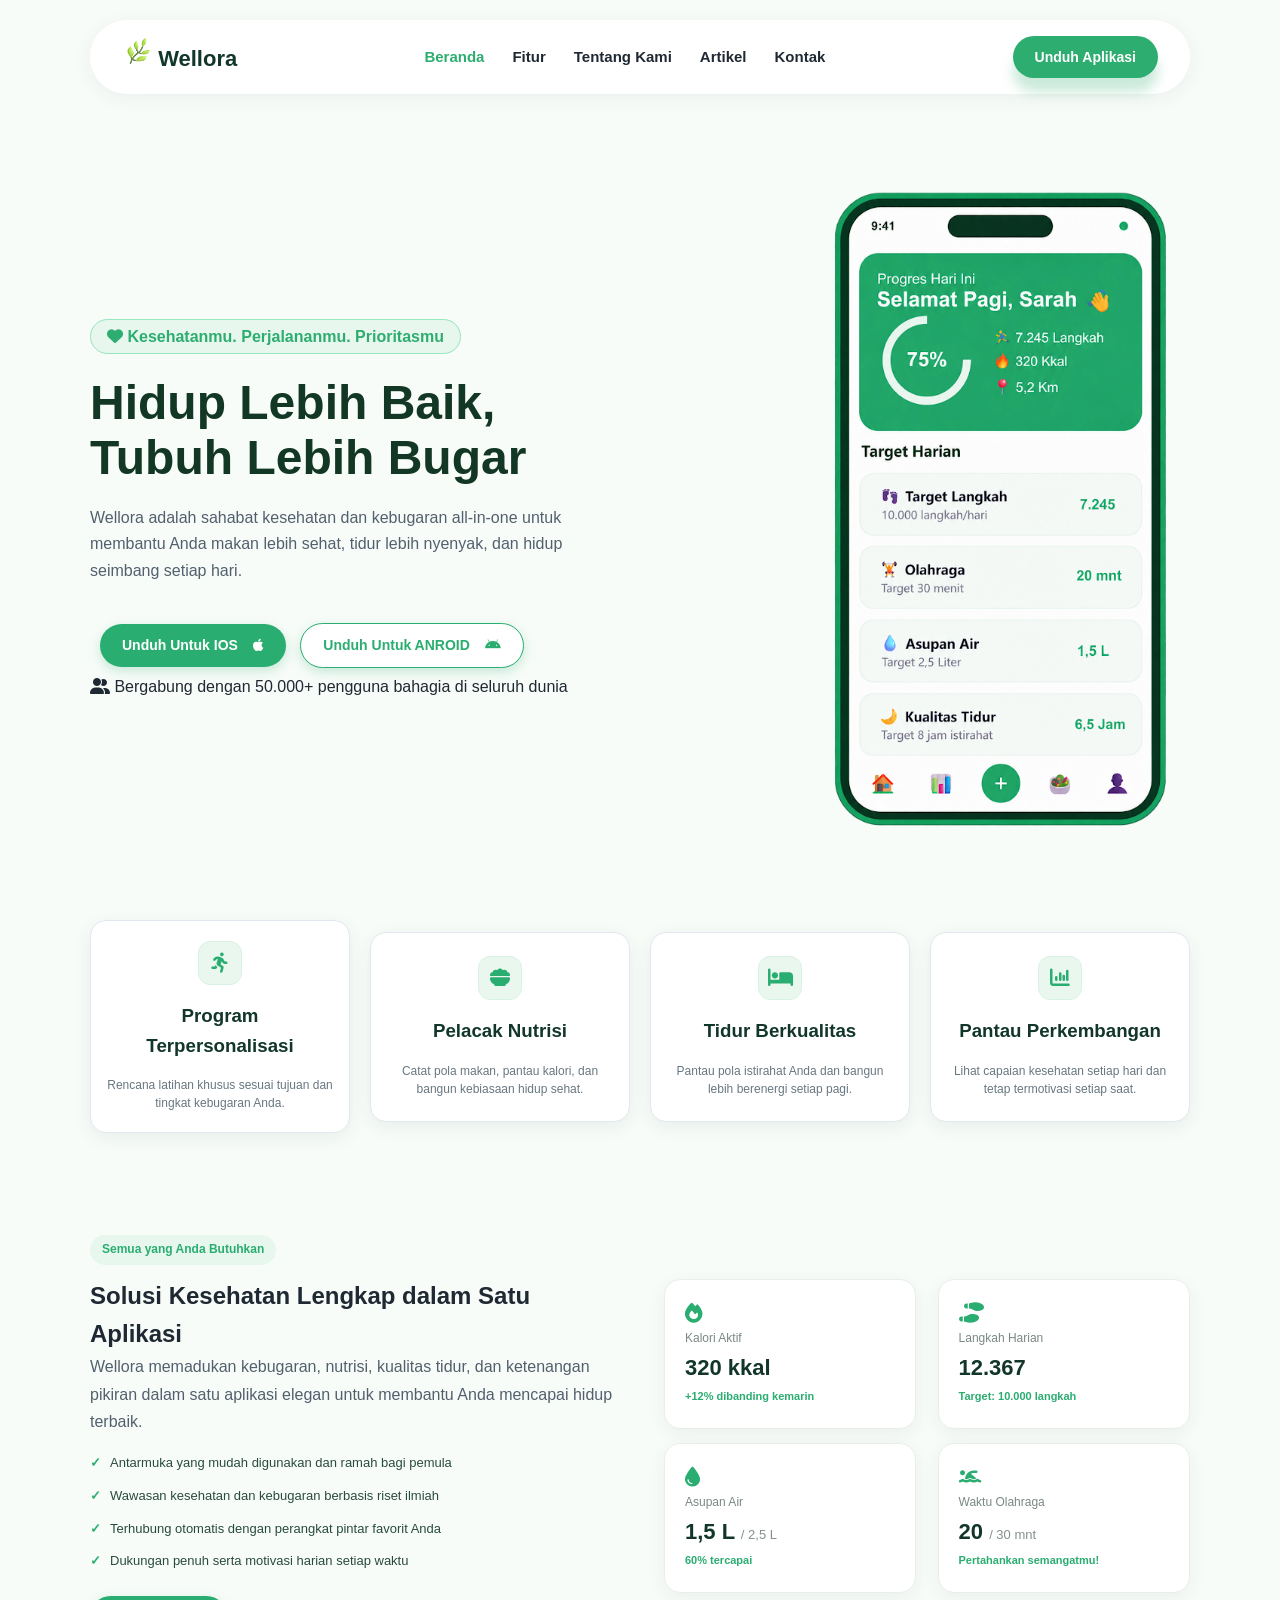
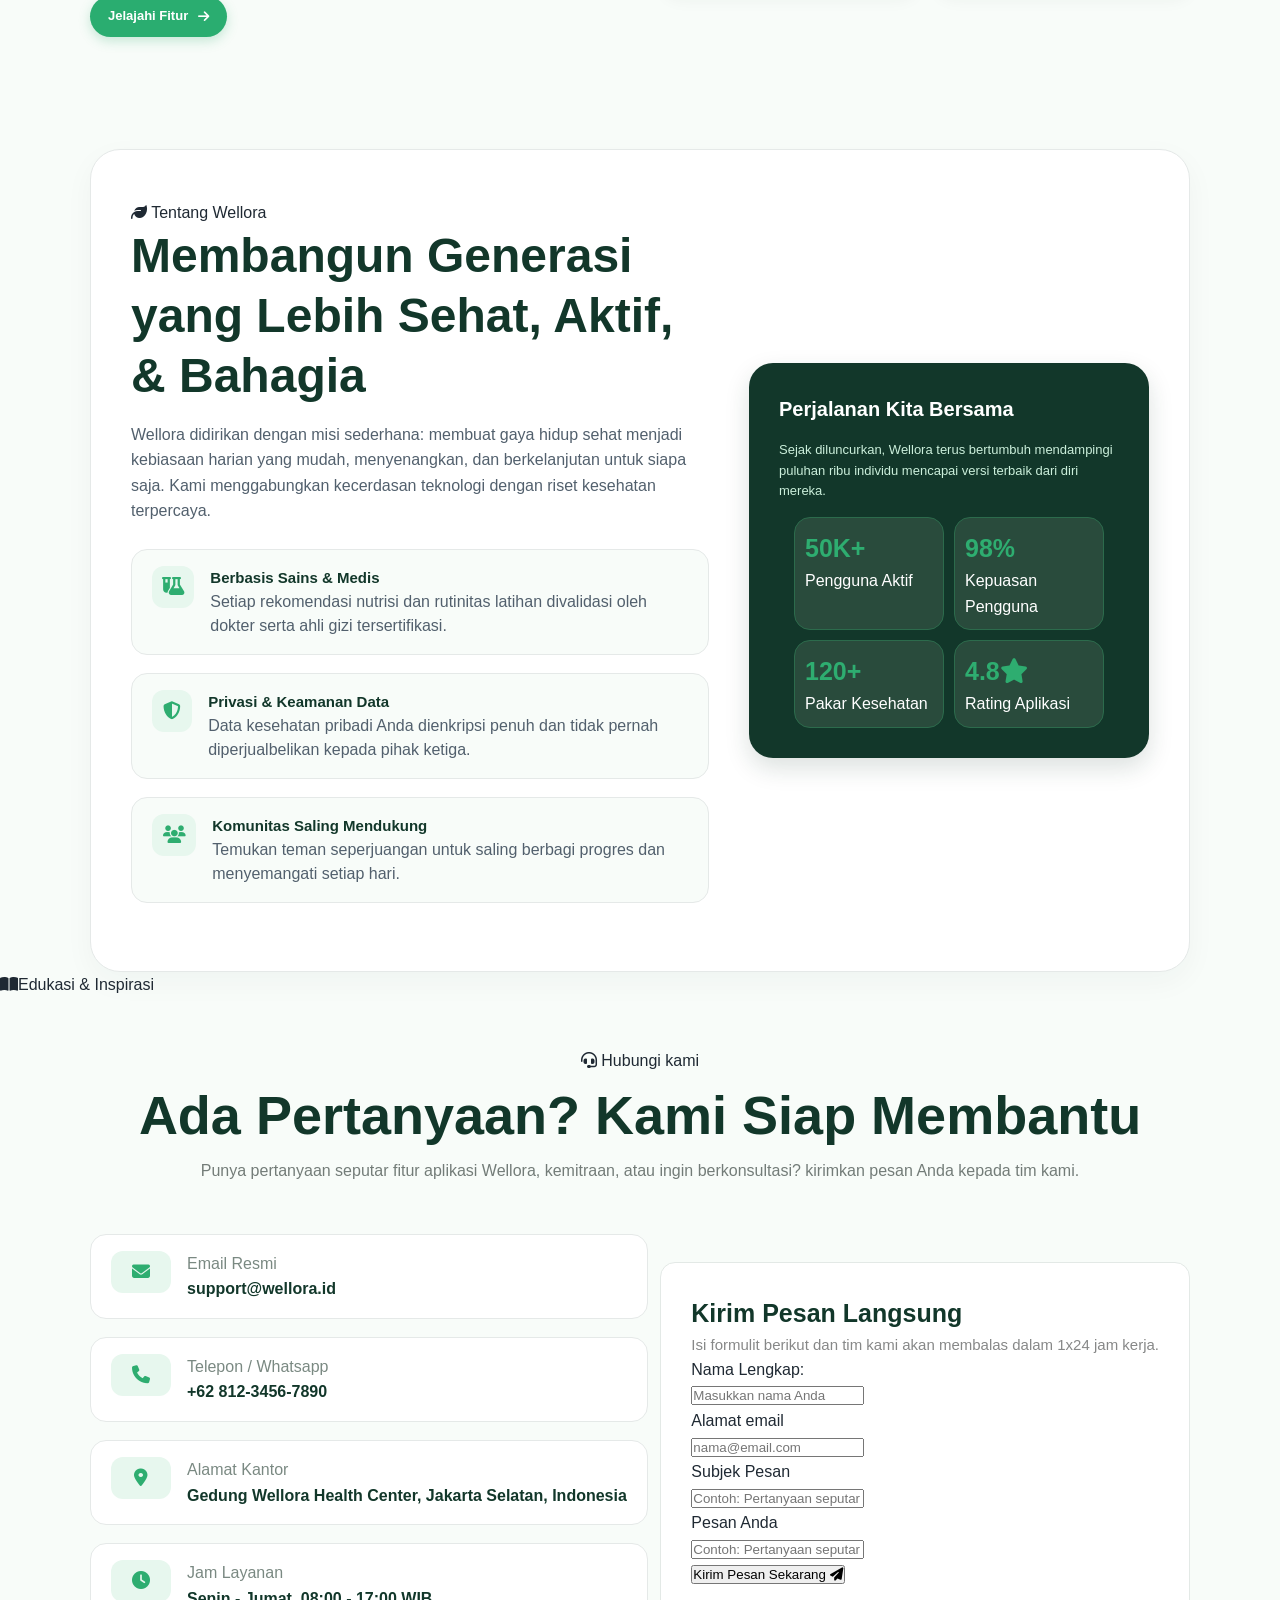
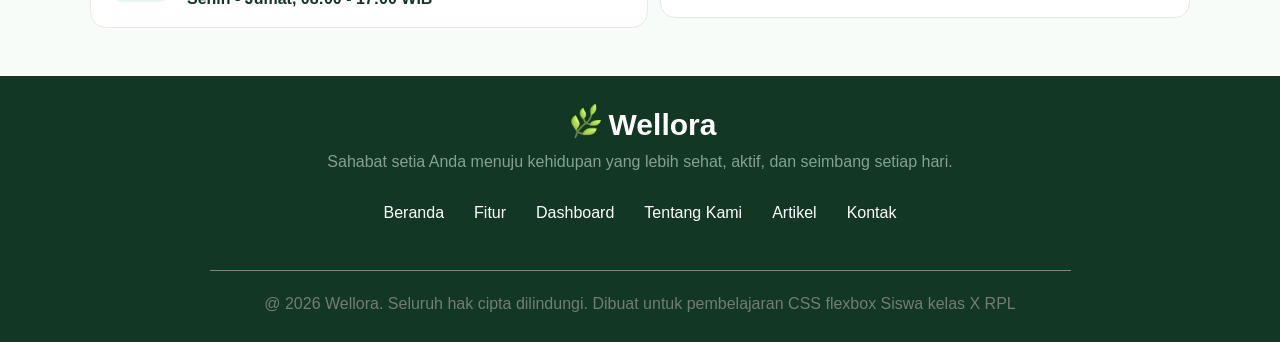
==== commit ca4fa114: "penambahan variabel" ====
--- a/index.html
+++ b/index.html
@@ -22,10 +22,10 @@
         <!-- menu  -->
          <nav class="nav-menu">
             <a href="#" class="nav-item active"> Beranda </a>
-            <a href="#" class="nav-item"> Fitur </a>
-            <a href="#" class="nav-item"> Tentang Kami </a>
+            <a href="#feature" class="nav-item"> Fitur </a>
+            <a href="#aboutUs" class="nav-item"> Tentang Kami </a>
             <a href="#" class="nav-item"> Artikel </a>
-            <a href="#" class="nav-item"> Kontak </a>
+            <a href="#contact" class="nav-item"> Kontak </a>
          </nav>
         <!-- tombol -->
          <div class="nav-button">
@@ -64,7 +64,7 @@
 
     </section>
 
-    <section class="second-sec">
+    <section class="second-sec" id="feature">
       <div class="card">
          <span class="card-icon"><i class="fa-solid fa-person-running" aria-hidden="true"></i></span>
          <h3>Program Terpersonalisasi</h3>
@@ -132,7 +132,7 @@
     </section>
 
     <!-- About Us -->
-    <section class="about">
+    <section class="about" id="aboutUs">
       <div class="about-kiri">
          <span class="about-badge">
             <i class="fa-solid fa-leaf"></i> Tentang Wellora
@@ -205,8 +205,8 @@
    </section>
 
    <!-- Edukasi & Inspirasi -->
-   <section>
-      <div class="sub-judul">
+   <section class="edu">
+      <div class="sub-judul-edu">
          <i class="fa-solid fa-book-open"></i>Edukasi & Inspirasi
       </div>
       <div class="edu-judul">
@@ -215,8 +215,10 @@
 
    </section>
 
+   
+
    <!-- Hubungi kami -->
-    <section class="contact">
+    <section class="contact" id="contact">
       <div class="top-judul-contact">
          <div class="sub-judul-contact">
             <i class="fa-solid fa-headset"></i> Hubungi kami
@@ -311,10 +313,60 @@
                   <input type="email" id="" name="" placeholder="Contoh: Pertanyaan seputar fitur">
                   </form>
                </div>
+               <!-- tombol kirim --> 
+                <button type="button" class="button-kirim">Kirim Pesan Sekarang <i class="fa-solid fa-paper-plane"></i></button>
 
             </div>
          </div>
 
     </section>
+    <!-- footer -->
+      <footer>
+         <div class="footer">
+            <div class="container-judul-footer">
+               <div class="judul-footer"><img src="asset/logo wellora.png" alt="icon-wellora" width="40" height="40"><h2>Wellora</h2></div>
+            </div>
+            <div class="desc-footer"><p>Sahabat setia Anda menuju kehidupan yang lebih sehat, aktif, dan seimbang setiap hari.</p></div>
+            <div class="menu-footer">
+               <a href="#" class="menu-item">Beranda</a>
+               <a href="#" class="menu-item">Fitur</a>
+               <a href="#" class="menu-item">Dashboard</a>
+               <a href="#" class="menu-item">Tentang Kami</a>
+               <a href="#" class="menu-item">Artikel</a>
+               <a href="#" class="menu-item">Kontak</a>
+            </div>
+            <hr>
+            <div class="copyright">
+               <div class="desc-copy">@ 2026 Wellora. Seluruh hak cipta dilindungi. Dibuat untuk pembelajaran CSS flexbox Siswa kelas X RPL</div>
+            </div>
+         </div>
+      </footer>
+
+      <button class="btn-back-to-top" id="btnBackToTop" onclick="keAtasHalaman()">
+         <i class="fa-solid fa-arrow-up"></i>
+      </button>
+
+      <script>
+         window.addEventListener('scroll', function() {
+            // getElementByID : mengambil elemen html yang memiliki id btnBackToTop
+            const btnTop = document.getElementById
+            ('btnBackToTop');
+
+            if(window.scrollY > 300){
+               btnTop.style.display = 'flex';
+            } else {
+               btnTop.style.display = 'none';
+            }
+         });
+
+         function keAtasHalaman(){
+            window.scrollTo({
+               top : 0, behavior: 'smooth'
+               //bergulir halus ke bagian paling atas
+            })
+         }
+
+      </script>
+
 </body>
 </html>
--- a/style.css
+++ b/style.css
@@ -1,8 +1,24 @@
 /* reset all */
+:root{
+    --warna-hijau-gelap : #12372a;
+    --warna-button : #2ead70;
+    --warna-text-desc : #52606d;
+    --size-text-desc : 16px;
+    --size-judul : 48px;
+}
+
 *{
     box-sizing: border-box;
     margin: 0;
     padding: 0;
+}
+
+html{
+    scroll-behavior: smooth;
+}
+
+section{
+    scroll-margin-top: 100px;
 }
 
 body {
@@ -28,7 +44,7 @@
 .nav-logo {
     font-size: 22px;
     font-weight: 800;
-    color: #123724;
+    color: var(--warna-hijau-gelap);
     text-decoration: none;
 }
 
@@ -106,7 +122,7 @@
 
 .judul-hero{
     color: #123724;
-    font-size: 48px;
+    font-size: var(--size-judul);
     font-weight: 800;
     line-height: 1.15;
     margin-top: 25px;
@@ -117,6 +133,7 @@
     margin: 16px 0px 16px 0;
     color: #52606d;
     line-height: 1.65;
+    font-size: var(--size-text-desc);
     margin-bottom: 30px;
 }
 
@@ -195,7 +212,7 @@
     border-radius: 16px;
     box-shadow: 0 5px 18px rgba(18, 55, 42, 0.07);
     gap: 16px;
-    color: #12372a;
+    color: var(--warna-hijau-gelap);
     text-align: center;
     transition: transform 0.2s ease;
 }
@@ -260,7 +277,7 @@
 .solusi-copy h2 {
     max-width: 480px;
     margin-bottom: 12px;
-    color: #12372a;
+    color: var(--warna-hijau-gelap);
     font-size: 32px;
     line-height: 1.2;
 }
@@ -268,7 +285,7 @@
 .solusi-deskripsi {
     margin-bottom: 18px;
     color: #52606d;
-    font-size: 14px;
+    font-size: var(--size-text-desc);
     line-height: 1.7;
 }
 
@@ -341,8 +358,8 @@
     font-size: 20px;
 }
 
-.ssec-card strong {
-    color: #12372a;
+.sec-card strong {
+    color: var(--warna-hijau-gelap);
     font-size: 22px;
     line-height: 1.25;
 }
@@ -373,15 +390,15 @@
 }
 
 .about-title{
-    font-size: 36px;
-    color: #12372a;
+    font-size: var(--size-judul);
+    color: var(--warna-hijau-gelap);
     font-weight: 800;
     line-height: 1.25;
     margin-bottom: 16px;
 }
 
 .about-desc{
-    font-size: 15px;
+    font-size: var(--size-text-desc);
     color: #52606d;
     line-height: 1.6;
     margin-bottom: 25px;
@@ -413,17 +430,17 @@
 .value-title{
     font-weight: 700;
     font-size: 15px;
-    color: #12372a;
+    color: var(--warna-hijau-gelap);
 }
 
 .value-desc{
     color: #52606d;
-    font-size: 13px;
+    font-size: var(--size-text-desc);
     line-height: 1.5;
 }
 
 .box-about-kanan{
-    background-color: #12372a;
+    background-color: var(--warna-hijau-gelap);
     color: white;
     padding: 30px;
     border-radius: 24px;
@@ -474,13 +491,14 @@
 
 .card-desc{
     color: white;
-    font-size: 13px;
+    font-size: var(--size-text-desc);
 }
 
 .contact{
     width: 90%;
     max-width: 1100px;
     margin: 0 auto;
+    margin-bottom: 30px;
 }
 
 .top-judul-contact{
@@ -494,7 +512,7 @@
 }
 
 .judul-contact{
-    color: #12372a;
+    color: var(--warna-hijau-gelap);
     font-size: 36px;
     font-weight: 800;
     line-height: 1.2;
@@ -503,7 +521,7 @@
 
 .desc-contact{
     color: #737c78;
-    font-size: 15px;
+    font-size: var(--size-text-desc);
     margin-bottom: 50px;
 }
 
@@ -535,14 +553,118 @@
     justify-content: center;
 }
 
+.contact-title{
+    color: #7a8982;
+}
+
+.contact-desc{
+    color: var(--warna-hijau-gelap);
+    font-weight: 700;
+    font-size: var(--size-text-desc);
+    line-height: 1.5x;
+}
+
 .box-contact{
     display: flex;
-    justify-content: top;
-    align-items: center;
+    justify-content: space-between;
+    align-items: center;
+    margin: auto;
 }
 
 .contact-kanan{
     background-color: #ffffff;
-    padding: 20px;
+    padding: 30px;
+    border-radius: 15px;
+    border: 1px solid #e3e9e6;
+}
+
+.judul-contact-kanan{
+    font-size: 25px;
+    font-weight: 800;
+    color: var(--warna-hijau-gelap);
+
+}
+
+.sub-contact-kanan{
+    font-size: 15px;
+    color: #878888;
+}
+
+.button-kirim{
     
 }
+
+.footer{
+    background-color: #123724;
+    display: flex;
+    flex-direction: column;
+    align-items: center;
+    padding: 25px;
+}
+
+.container-judul-footer{
+}
+
+.judul-footer{
+    color: white;
+    font-weight: 700;
+    font-size: 20px;
+    display: flex;
+    gap: 5px;
+}
+
+.desc-footer{
+    color: #87a093;
+    font-size: var(--size-text-desc); 
+}
+
+hr {
+    border: none;
+    height: 0.5px;
+    background-color: #838181;
+    width: 70%;
+    margin: 20px auto;
+}
+
+.menu-footer{
+    display: flex;
+    justify-content: center;
+    gap: 30px;
+}
+
+.menu-item{
+    color: white;
+    text-decoration: none;
+    padding: 25px 0px 25px 0px;
+    font-weight: 500;
+}
+
+.desc-copy{
+    color: #737c78;
+}
+
+.btn-back-to-top{
+    position: fixed;
+    bottom: 30px;
+    right: 30px;
+    width: 48px;
+    height: 48px;
+    background-color: #2aad70;
+    color: white;
+    border: none;
+    border-radius: 50%;
+    align-items: center;
+    justify-content: center;
+    font-size: 18px;
+    cursor: pointer;
+    box-shadow: 0 6px 18px rgba(46, 173, 112, 0.4);
+    z-index: 999;
+    transition: all 0.2s ease;
+    display: none;
+}
+
+.btn-back-to-top:hover{
+    background-color: var(--warna-hijau-gelap);
+    transform: translateY(-3px);
+}
+
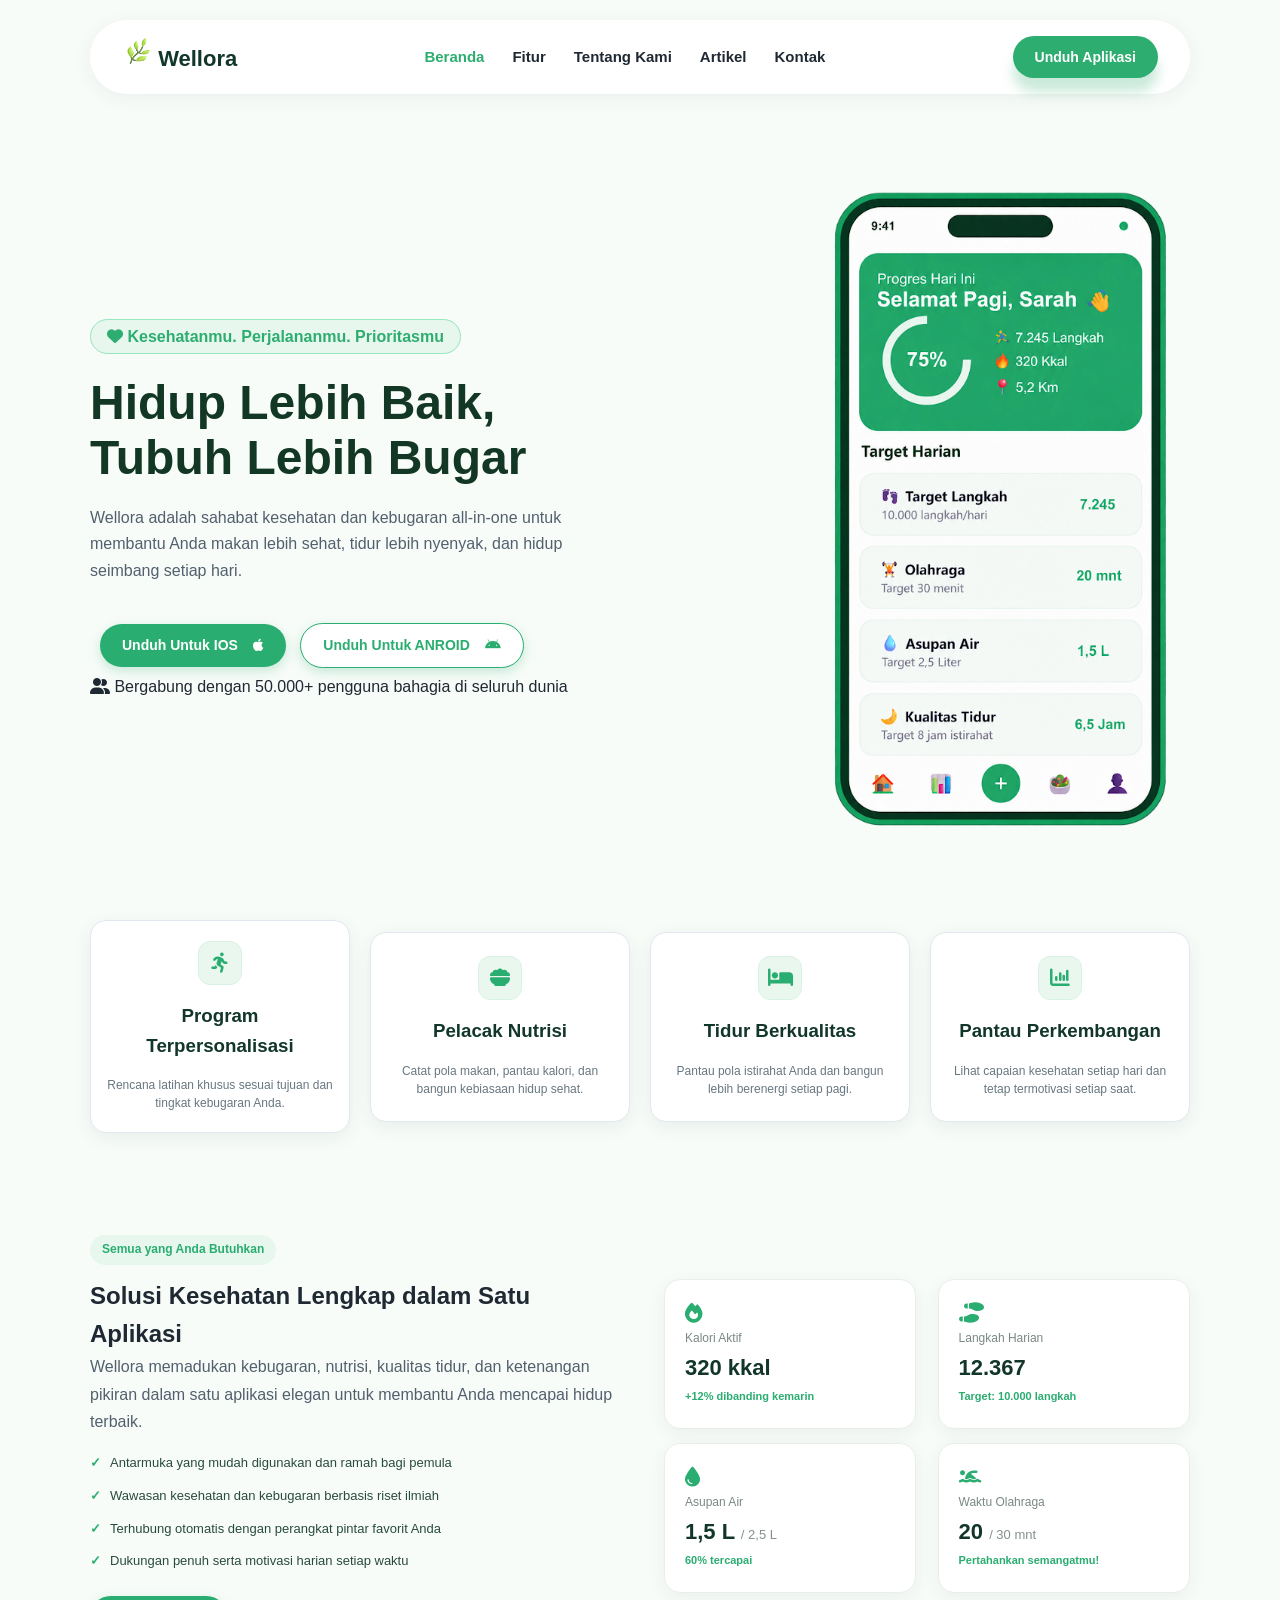
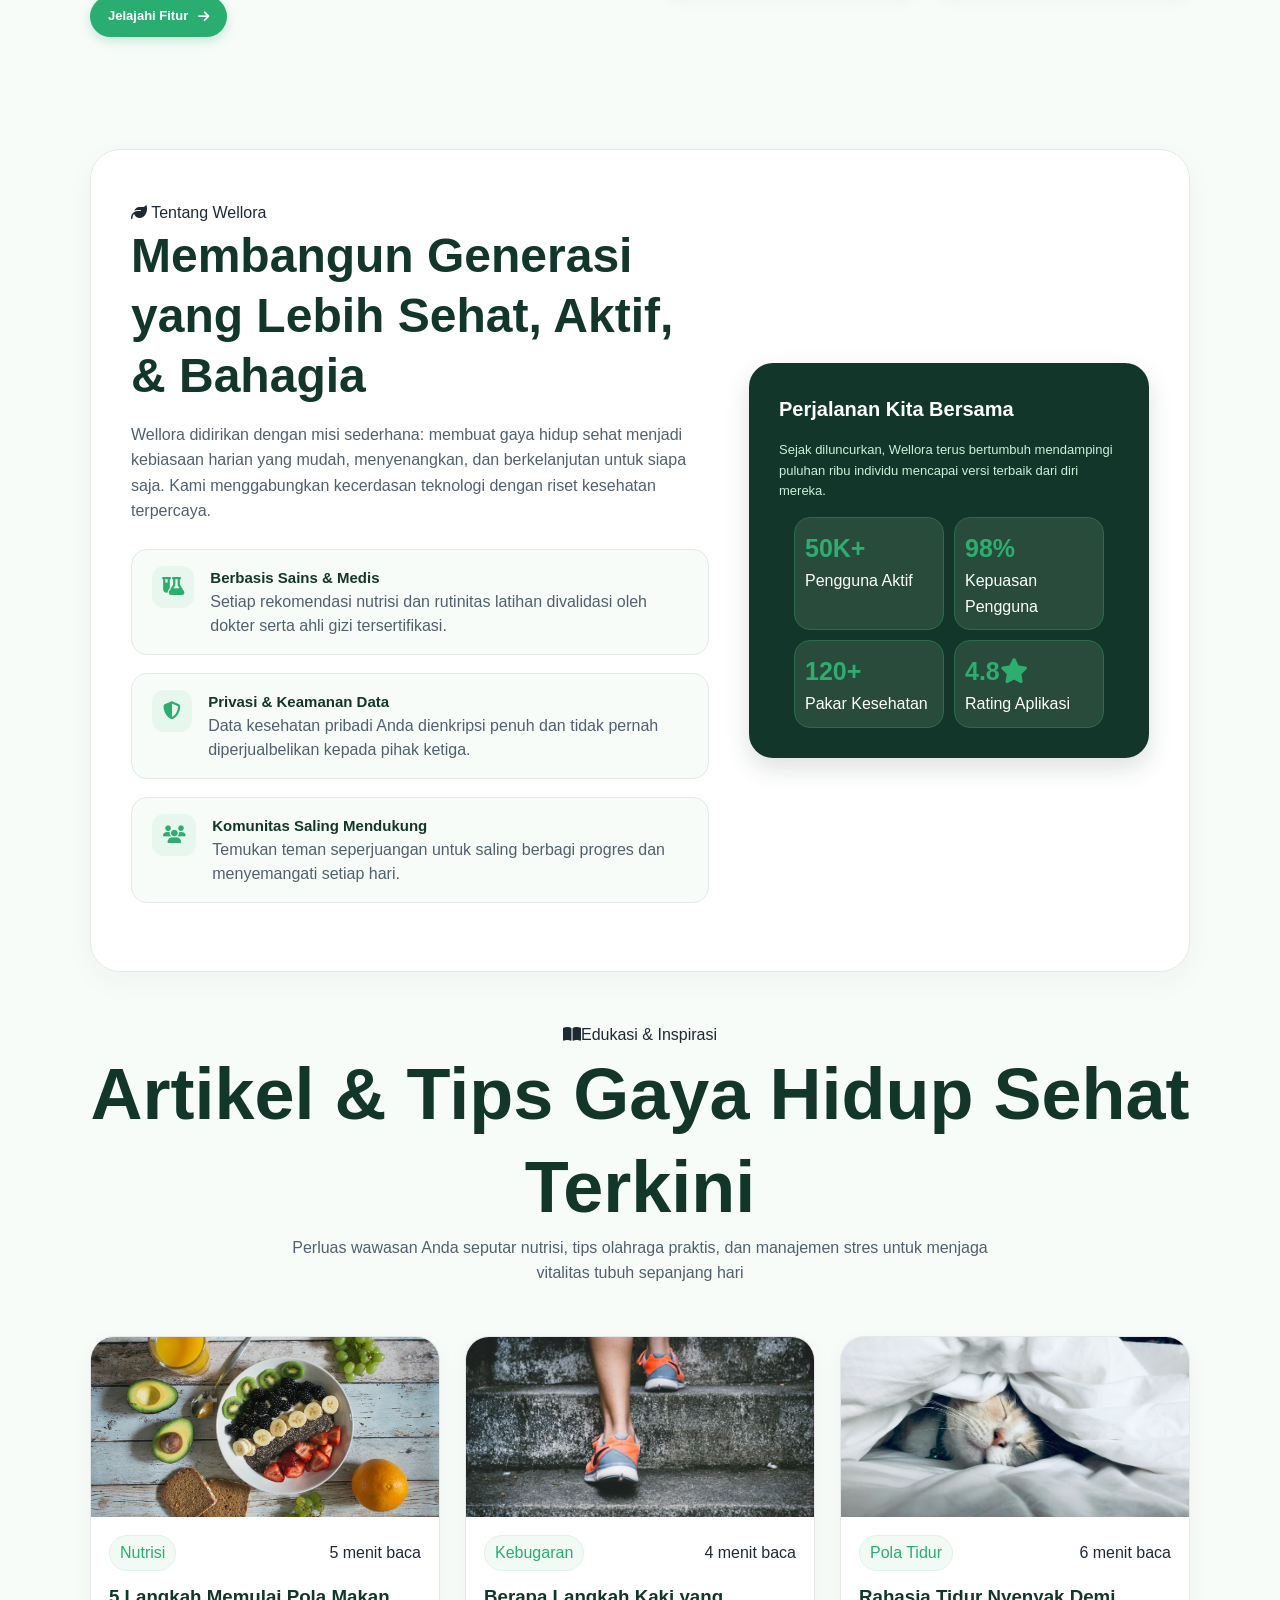
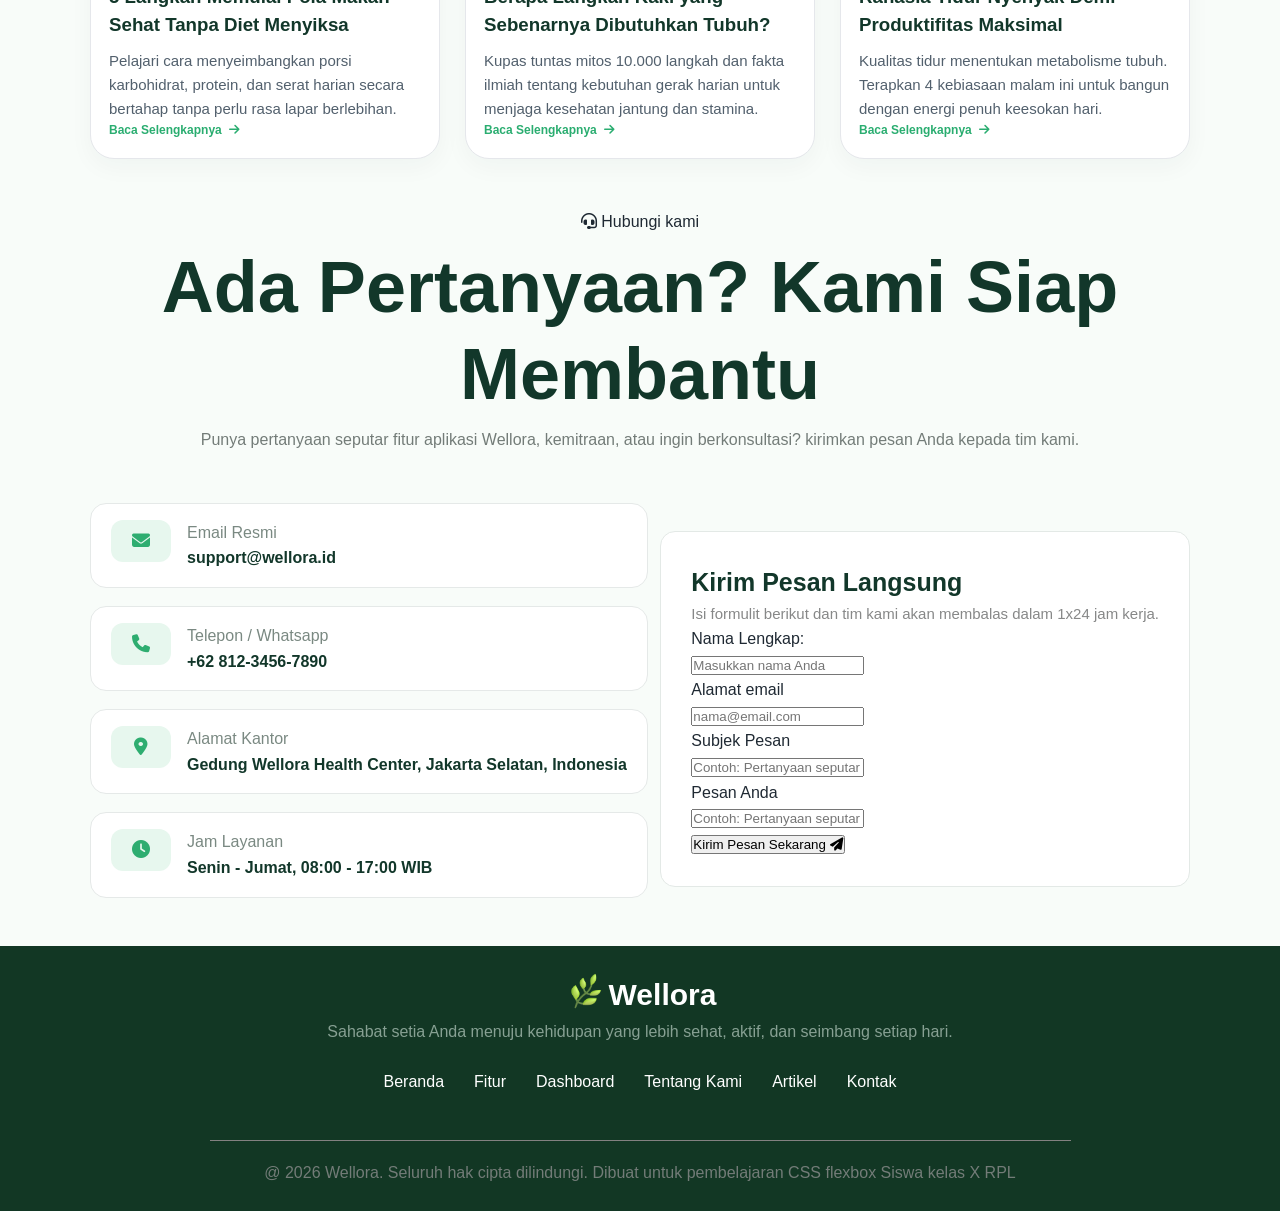
==== commit bfee799c: "penambahan artikel" ====
--- a/index.html
+++ b/index.html
@@ -24,7 +24,7 @@
             <a href="#" class="nav-item active"> Beranda </a>
             <a href="#feature" class="nav-item"> Fitur </a>
             <a href="#aboutUs" class="nav-item"> Tentang Kami </a>
-            <a href="#" class="nav-item"> Artikel </a>
+            <a href="#blog" class="nav-item"> Artikel </a>
             <a href="#contact" class="nav-item"> Kontak </a>
          </nav>
         <!-- tombol -->
@@ -204,14 +204,91 @@
       </div>
    </section>
 
-   <!-- Edukasi & Inspirasi -->
-   <section class="edu">
-      <div class="sub-judul-edu">
+   <!-- article -->
+   <section class="artikel" id="blog">
+      <div class="sub-judul-article">
          <i class="fa-solid fa-book-open"></i>Edukasi & Inspirasi
       </div>
-      <div class="edu-judul">
-         <h2> </h2>
-      </div>
+      <!-- Judul edu -->
+      <div class="artikel-judul">
+         <h2>Artikel & Tips Gaya Hidup Sehat Terkini</h2>
+      </div>
+      <div class="artikel-desc">
+         <p>Perluas wawasan Anda seputar nutrisi, tips olahraga praktis, dan manajemen stres untuk menjaga <br>vitalitas tubuh sepanjang hari</p>
+      </div>
+
+      <!-- 3card -->
+       <div class="artikel-grid">
+          <!-- artikel 1 -->
+          <div class="artikel-card">
+            <div class="artikel-img-box">
+               <img src="asset/Pola makan sehat.jpg" alt="Pola Makan Sehat Nutrisi" class="artikel-img" width="600">
+            </div>
+            <div class="artikel-content">
+               <div class="artikel-meta">
+                  <span class="artikel-elemen">Nutrisi</span>
+                  <span>5 menit baca</span>
+               </div>
+               <h3 class="artikel-title">
+                  5 Langkah Memulai Pola Makan Sehat Tanpa Diet Menyiksa
+               </h3>
+                   <p class="artikel-snippet">
+                  Pelajari cara menyeimbangkan porsi karbohidrat, protein, dan serat harian secara bertahap tanpa perlu rasa lapar berlebihan.
+               </p>
+               <a href="detail-berita.html?id=0" class="artikel-link">
+                  Baca Selengkapnya
+                  <i class="fa-solid fa-arrow-right"></i>
+               </a>
+
+            </div>
+          </div>
+          <!-- artikel 2 -->
+          <div class="artikel-card">
+            <div class="artikel-img-box">
+               <img src="asset/kebugaran.jpeg" alt="Kebugaran" class="artikel-img" width="600">
+            </div>
+            <div class="artikel-content">
+               <div class="artikel-meta">
+                  <span class="artikel-elemen">Kebugaran</span>
+                  <span>4 menit baca</span>
+               </div>
+               <h3 class="artikel-title">
+                  Berapa Langkah Kaki yang Sebenarnya Dibutuhkan Tubuh?
+               </h3>
+               <p class="artikel-snippet">
+                  Kupas tuntas mitos 10.000 langkah dan fakta ilmiah tentang kebutuhan gerak harian untuk menjaga kesehatan jantung dan stamina.
+               </p>
+               <a href="detail-berita.html?id=1" class="artikel-link">
+                  Baca Selengkapnya
+                  <i class="fa-solid fa-arrow-right"></i>
+               </a>
+
+            </div>
+          </div>
+          <!-- artikel 3 -->
+          <div class="artikel-card">
+            <div class="artikel-img-box">
+               <img src="asset/pola tidur.jpeg" alt="Pola Tidur" class="artikel-img" width="600">
+            </div>
+            <div class="artikel-content">
+               <div class="artikel-meta">
+                  <span class="artikel-elemen">Pola Tidur</span>
+                  <span>6 menit baca</span>
+               </div>
+               <h3 class="artikel-title">
+                  Rahasia Tidur Nyenyak Demi Produktifitas Maksimal
+               </h3>
+               <p class="artikel-snippet">
+                  Kualitas tidur menentukan metabolisme tubuh. Terapkan 4 kebiasaan malam ini untuk bangun dengan energi penuh keesokan hari.
+               </p>
+               <a href="detail-berita.html?id=2" class="artikel-link">
+                  Baca Selengkapnya
+                  <i class="fa-solid fa-arrow-right"></i>
+               </a>
+
+            </div>
+          </div>
+       </div>
 
    </section>
 
@@ -352,7 +429,7 @@
             const btnTop = document.getElementById
             ('btnBackToTop');
 
-            if(window.scrollY > 300){
+            if(window.scrollY > 400){
                btnTop.style.display = 'flex';
             } else {
                btnTop.style.display = 'none';
--- a/style.css
+++ b/style.css
@@ -384,6 +384,7 @@
     box-shadow: 0 10px 30px rgba(18, 55, 42, 0.04);
     border: 1px solid #e5e9e8;
     padding: 50px 40px;
+    margin-bottom: 50px;
 }
 
 .about-kiri{
@@ -513,10 +514,11 @@
 
 .judul-contact{
     color: var(--warna-hijau-gelap);
-    font-size: 36px;
+    font-size: var(--size-judul);
     font-weight: 800;
     line-height: 1.2;
     margin: 10px;
+    text-align: center;
 }
 
 .desc-contact{
@@ -668,3 +670,262 @@
     transform: translateY(-3px);
 }
 
+.artikel{
+    display: flex;
+    flex-direction: column;
+    align-items: center;
+    width: 90%;
+    max-width: 1100px;
+    margin: 0 auto;
+}
+
+.sub-judul-article{
+    
+}
+
+.artikel-judul{
+    font-size: var(--size-judul);
+    color: var(--warna-hijau-gelap);
+    line-height: 1.3;
+    font-weight: 700;
+    text-align: center;
+}
+
+.artikel-desc{
+    font-size: var(--size-text-desc);
+    color: var(--warna-text-desc);
+    text-align: center;
+    margin-bottom: 50px;
+}
+
+.artikel-card{
+    background-color: white;
+    border-radius: 24px;
+    border: 1px solid #e5e7eb;
+    box-shadow: 0 8px 24px rgba(18, 55, 42, 0.04);
+    transition: transform 0.2s ease, box-shadow 0.2s ease;
+    overflow: hidden;
+}
+
+.artikel-card:hover{
+    transform: translateY(-5px);
+    box-shadow: 0 14px 30px rgba(18, 55, 42, 0.08);
+}
+
+.artikel-grid{
+    display: grid;
+    grid-template-columns: repeat(3, 1fr);
+    width: 100%;
+    gap: 25px;
+}
+
+.artikel-img-box{
+    width: 100%;
+    height: 180px;
+    background-color: #e7f7ee;
+    overflow: hidden;
+}
+
+.artikel-img {
+    width: 100%;
+    height: 180px;
+    overflow: hidden;
+    background-color: #e7f7ee;
+    transition: transform 0.3s ease;
+    object-fit: cover;
+}
+
+.artikel-img:hover{
+    transform: scale(1.06);
+}
+
+.artikel-content {
+    display: flex;
+    flex-direction: column;
+    align-items: flex-start;
+    padding: 18px;
+}
+
+.artikel-meta {
+    display: flex;
+    width: 100%;
+    align-items: center;
+    justify-content: space-between;
+    gap: 8px;
+    margin-bottom: 12px;
+}
+
+.artikel-elemen{
+    padding: 4px 10px;
+    border: 1px solid #e1f2e8;
+    border-radius: 20px;
+    background: #f1faf4;
+    color: #2aad70;
+    font-size: var(--size-text-desc);
+    font-weight: 500;
+}
+
+.artikel-title{
+    color: var(--warna-hijau-gelap);
+    line-height: 1.5;
+    margin-bottom: 10px;
+}
+
+.artikel-snippet{
+    color: var(--warna-text-desc);
+    font-size: 15px;
+}
+
+.artikel-link{
+    display: inline-flex;
+    align-items: center;
+    gap: 7px;
+    margin-top: auto;
+    color: #2aad70;
+    font-size: 12px;
+    font-weight: 700;
+    text-decoration: none;
+}
+
+/* HTML DETAIL BERITA */
+
+.top-btn{
+    width: 90%;
+    max-width: 1100px;
+    margin: 20px auto 30px auto;
+    display: flex;
+}
+
+.btn-back{
+    background-color: white ;
+    padding: 10px 22px;
+    border-radius: 25px;
+    color: #2aad70 ;
+    text-decoration: none;
+    font-weight: 700;
+    font-size: 14px;
+    align-items: center;
+    box-shadow: 0 4px 12px rgba(46, 173, 112, 0.25);
+    border: 1px solid #2aad70;
+    gap: 15px;
+    display: inline-flex;
+    transition: background-color 0.3s ease;
+}
+
+.btn-back:hover{
+    background-color: #2aad70;
+    color: white;
+    transform: translateY(-3px);
+    transition: transform 0.3s ease;
+    box-shadow: 0 7px 16px rgba(46, 173, 112, 0.2);
+}
+
+.berita{
+    width: 90%;
+    max-width: 1100px;
+    margin: 0 auto;
+    display: flex;
+}
+
+.berita{
+    display: flex;
+    flex-direction: column;
+    align-items: center;
+    width: 90%;
+    max-width: 1100px;
+    margin: 0 auto;
+}
+
+.sub-judul-article{
+    
+}
+
+.berita-card{
+    width: 90%;
+    max-width: 1100px;
+    margin: 20px auto 30px auto;
+    background-color: white;
+    border-radius: 24px;
+    border: 1px solid #e5e7eb;
+    box-shadow: 0 8px 24px rgba(18, 55, 42, 0.04);
+    overflow: hidden;
+}
+
+.berita-grid{
+    display: grid;
+    grid-template-columns: repeat(3, 1fr);
+    width: 100%;
+    gap: 25px;
+}
+
+.berita-img-box{
+    width: 100%;
+    height: 500px;
+    background-color: #e7f7ee;
+    overflow: hidden;
+}
+
+.berita-img {
+    width: 100%;
+    height: 100%;
+    overflow: hidden;
+    background-color: #e7f7ee;
+    transition: transform 0.3s ease;
+    object-fit: cover;
+}
+
+.berita-img:hover{
+    transform: scale(1.06);
+}
+
+.berita-content {
+    display: flex;
+    flex-direction: column;
+    align-items: flex-start;
+    padding: 18px;
+}
+
+.berita-meta {
+    display: flex;
+    width: 100%;
+    align-items: center;
+    justify-content: space-between;
+    gap: 8px;
+    margin-bottom: 12px;
+}
+
+.berita-elemen{
+    padding: 4px 10px;
+    border: 1px solid #e1f2e8;
+    border-radius: 20px;
+    background: #f1faf4;
+    color: #2aad70;
+    font-size: var(--size-text-desc);
+    font-weight: 500;
+}
+
+.berita-title{
+    color: var(--warna-hijau-gelap);
+    font-size: var(--size-judul);
+    line-height: 1.5;
+    margin-bottom: 10px;
+}
+
+.paragraf-berita{
+}
+
+.berita-snippet{
+    color: var(--warna-text-desc);
+    font-size: var(--size-text-desc);
+}
+
+.poin-berita{
+    color: var(--warna-hijau-gelap);
+    font-size: 25px;
+    margin: 25px;
+}
+
+.desc-berita{
+    color: var(--warna-text-desc);
+    font-size: var(--size-text-desc);
+}
